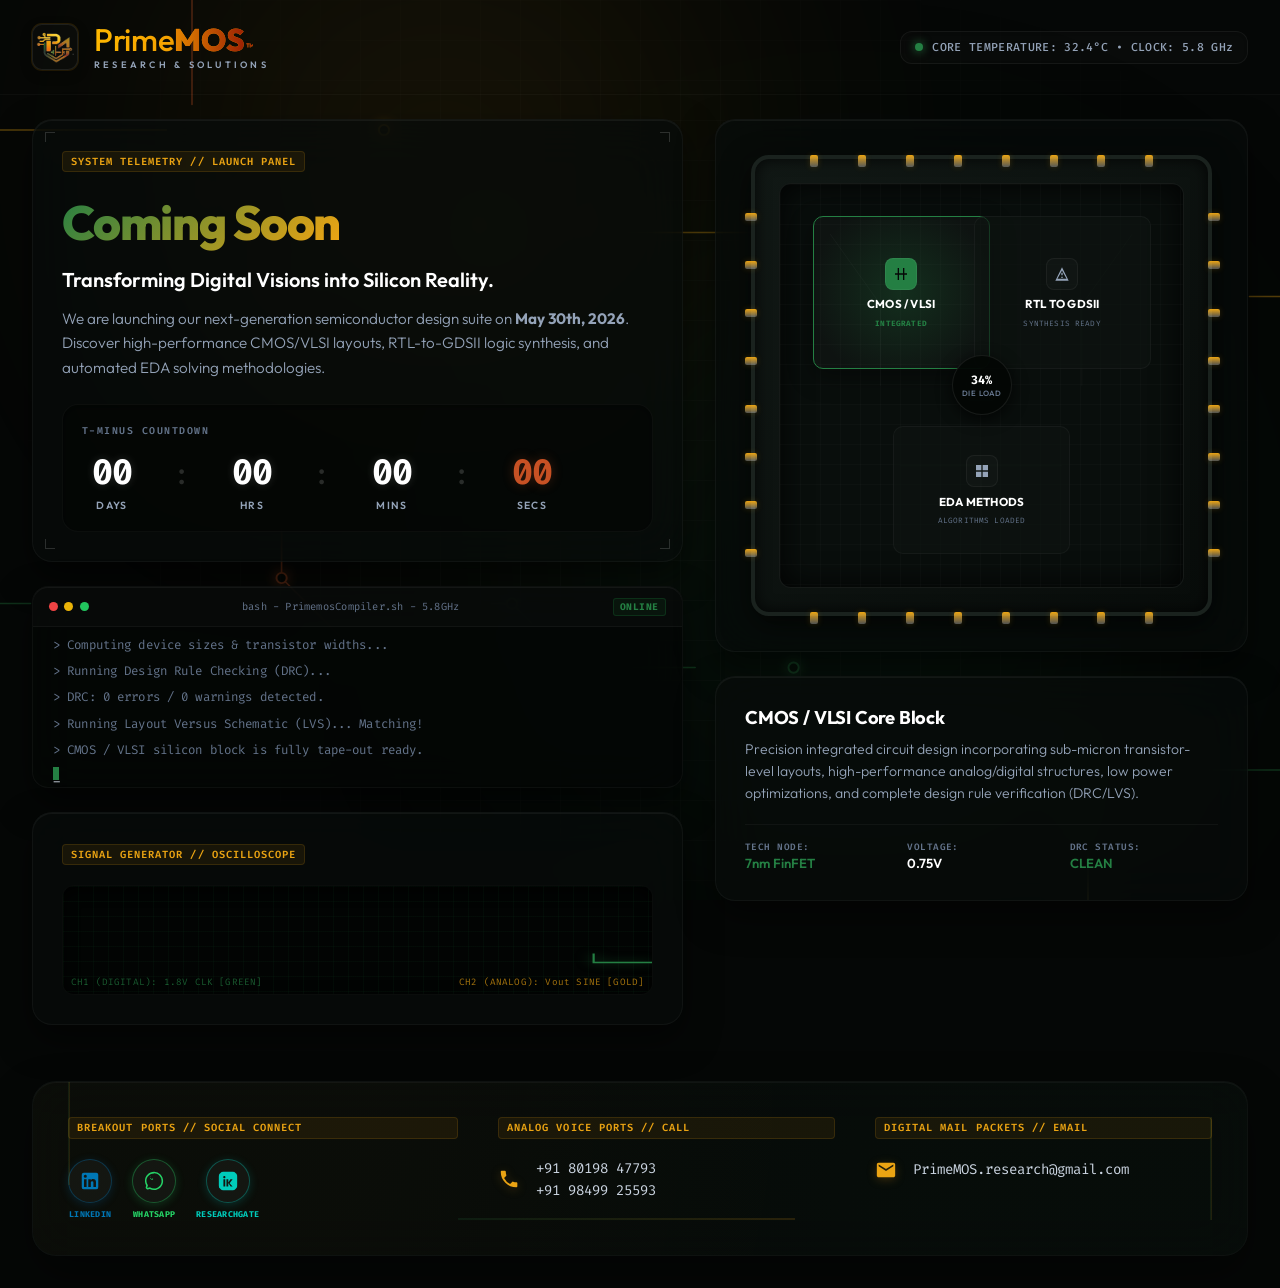
==== index.html @ 10438a4e "Rename coming_soon.html to index.html to enable automatic GitHub Pages deployment and update README" ====
<!DOCTYPE html>
<html lang="en">
<head>
    <meta charset="UTF-8" />
    <meta http-equiv="X-UA-Compatible" content="IE=edge" />
    <meta name="viewport" content="width=device-width, initial-scale=1.0" />
    <title>PrimeMOS • ECE Silicon Die Console</title>
    <meta name="description" content="PrimeMOS - Discover CMOS/VLSI, RTL-to-GDSII, and EDA methods. Launching May 30th." />
    <!-- Browser tab logo -->
    <link rel="icon" type="image/png" href="logo.png" />
    <link rel="preconnect" href="https://fonts.googleapis.com" />
    <link rel="preconnect" href="https://fonts.gstatic.com" crossorigin />
    <link href="https://fonts.googleapis.com/css2?family=Outfit:wght@300;400;500;600;700;800&family=Fira+Code:wght@400;500;600&display=swap" rel="stylesheet" />
    <link rel="stylesheet" href="style.css" />
</head>
<body>
    <!-- Silicon Circuit Board Animated Background -->
    <div class="circuit-bg">
        <div class="grid-overlay"></div>
        <svg class="circuit-svg" viewBox="0 0 1000 800" preserveAspectRatio="xMidYMid slice">
            <!-- Animated Circuit Pathways representing electrical currents -->
            <path d="M -50 150 L 300 150 L 380 230 L 600 230 L 650 280 L 1050 280" class="circuit-path path-gold" />
            <path d="M 1050 650 L 700 650 L 620 570 L 450 570 L 400 520 L -50 520" class="circuit-path path-green" />
            <path d="M 150 -50 L 150 200 L 220 270 L 220 500 L 300 580" class="circuit-path path-orange" />
            <path d="M 850 850 L 850 600 L 780 530 L 780 300 L 730 250" class="circuit-path path-gold-2" />
            
            <!-- Nodes/Terminals -->
            <circle cx="300" cy="150" r="4" class="node node-gold" />
            <circle cx="380" cy="230" r="4" class="node node-gold" />
            <circle cx="650" cy="280" r="4" class="node node-gold" />
            
            <circle cx="700" cy="650" r="4" class="node node-green" />
            <circle cx="620" cy="570" r="4" class="node node-green" />
            <circle cx="400" cy="520" r="4" class="node node-green" />
            
            <circle cx="150" cy="200" r="4" class="node node-orange" />
            <circle cx="220" cy="270" r="4" class="node node-orange" />
            <circle cx="220" cy="500" r="4" class="node node-orange" />
        </svg>
        
        <!-- Ambient atmospheric flows -->
        <div class="ambient-glow glow-1"></div>
        <div class="ambient-glow glow-2"></div>
    </div>
    
    <!-- Top Header Navigation -->
    <header class="header">
        <div class="brand-container">
            <div class="logo-emblem">
                <img src="logo.png" alt="PrimeMOS Logo" class="logo-emblem-img" />
            </div>
            <div class="brand-logo-text">
                <div class="brand-main">Prime<span>MOS</span><span class="tm">™</span></div>
                <div class="brand-sub">RESEARCH & SOLUTIONS</div>
            </div>
        </div>
        <div class="hud-status">
            <span class="pulse-indicator green"></span>
            <span class="hud-status-text">
                <span class="status-full">CORE TEMPERATURE: 32.4°C • CLOCK: 5.8 GHz</span>
                <span class="status-compact">TEMP: 32.4°C • CLK: 5.8 GHz</span>
            </span>
        </div>
    </header>
    
    <!-- Main HUD Dashboard Container -->
    <main class="hud-dashboard">
        
        <!-- LEFT COLUMN: Control Console, Status telemetry, Waveforms & Countdown -->
        <section class="console-panel">
            <div class="glass-hud-card core-info">
                <div class="hud-card-corners">
                    <span class="corner tl"></span>
                    <span class="corner tr"></span>
                    <span class="corner bl"></span>
                    <span class="corner br"></span>
                </div>
                
                <span class="hud-tag">SYSTEM TELEMETRY // LAUNCH PANEL</span>
                <h1 class="title">Coming Soon</h1>
                <p class="subtitle">Transforming Digital Visions into Silicon Reality.</p>
                <p class="description">We are launching our next-generation semiconductor design suite on <strong>May 30th, 2026</strong>. Discover high-performance CMOS/VLSI layouts, RTL-to-GDSII logic synthesis, and automated EDA solving methodologies.</p>
                
                <!-- Premium Countdown Bezel Timer -->
                <div class="countdown-bezel">
                    <div class="bezel-label">T-MINUS COUNTDOWN</div>
                    <div class="countdown" id="countdown-timer">
                        <div class="countdown-digit-container">
                            <span class="number" id="days">00</span>
                            <span class="label">DAYS</span>
                        </div>
                        <div class="countdown-colon">:</div>
                        <div class="countdown-digit-container">
                            <span class="number" id="hours">00</span>
                            <span class="label">HRS</span>
                        </div>
                        <div class="countdown-colon">:</div>
                        <div class="countdown-digit-container">
                            <span class="number" id="minutes">00</span>
                            <span class="label">MINS</span>
                        </div>
                        <div class="countdown-colon">:</div>
                        <div class="countdown-digit-container text-orange">
                            <span class="number" id="seconds">00</span>
                            <span class="label">SECS</span>
                        </div>
                    </div>
                </div>
            </div>
            
            <!-- ECE Compiler Terminal Simulator -->
            <div class="glass-hud-card terminal-card">
                <div class="terminal-header">
                    <div class="terminal-dots">
                        <span class="dot red"></span>
                        <span class="dot yellow"></span>
                        <span class="dot green"></span>
                    </div>
                    <span class="terminal-title">bash - PrimemosCompiler.sh - 5.8GHz</span>
                    <span class="terminal-status">ONLINE</span>
                </div>
                <div class="terminal-body" id="terminal-output">
                    <!-- Initial simulated compilation log -->
                    <div class="log-line text-green">&gt; PrimeMOS Compiler v1.0.4 initialized...</div>
                    <div class="log-line">&gt; Loading cell libraries (TSMC 7nm node)... Done.</div>
                    <div class="log-line">&gt; Verifying schematic constraints... OK</div>
                    <div class="log-line">&gt; Waiting for active silicon die core selection...</div>
                    <div class="log-line-cursor">_</div>
                </div>
            </div>
            
            <!-- ECE Oscilloscope (Waveform Visualizer) -->
            <div class="glass-hud-card oscilloscope-card">
                <span class="hud-tag">SIGNAL GENERATOR // OSCILLOSCOPE</span>
                <div class="oscilloscope-screen">
                    <div class="oscilloscope-grid"></div>
                    <!-- Live CSS Animated SVG Waveforms -->
                    <svg class="oscilloscope-waves" viewBox="0 0 400 120" preserveAspectRatio="none">
                        <!-- Digital Clock Signal -->
                        <path d="M 0 35 L 40 35 L 40 85 L 80 85 L 80 35 L 120 35 L 120 85 L 160 85 L 160 35 L 200 35 L 200 85 L 240 85 L 240 35 L 280 35 L 280 85 L 320 85 L 320 35 L 360 35 L 360 85 L 400 85" class="digital-wave" />
                        <!-- Analog Sine Signal -->
                        <path d="M 0 60 C 20 10, 30 110, 50 60 C 70 10, 80 110, 100 60 C 120 10, 130 110, 150 60 C 170 10, 180 110, 200 60 C 220 10, 230 110, 250 60 C 270 10, 280 110, 300 60 C 320 10, 330 110, 350 60 C 370 10, 380 110, 400 60" class="analog-wave" />
                    </svg>
                    <div class="wave-overlay">
                        <span>CH1 (DIGITAL): 1.8V CLK [GREEN]</span>
                        <span>CH2 (ANALOG): Vout SINE [GOLD]</span>
                    </div>
                </div>
            </div>
        </section>
        
        <!-- RIGHT COLUMN: Highly Animated Interactive Silicon Wafer Die -->
        <section class="silicon-die-panel">
            <div class="glass-hud-card chip-package">
                <div class="chip-socket-border">
                    <!-- Metal contacts (pins) lining the entire microchip socket -->
                    <div class="socket-pins top">
                        <span class="socket-pin"></span><span class="socket-pin"></span><span class="socket-pin"></span><span class="socket-pin"></span>
                        <span class="socket-pin"></span><span class="socket-pin"></span><span class="socket-pin"></span><span class="socket-pin"></span>
                    </div>
                    <div class="socket-pins left">
                        <span class="socket-pin"></span><span class="socket-pin"></span><span class="socket-pin"></span><span class="socket-pin"></span>
                        <span class="socket-pin"></span><span class="socket-pin"></span><span class="socket-pin"></span><span class="socket-pin"></span>
                    </div>
                    <div class="socket-pins right">
                        <span class="socket-pin"></span><span class="socket-pin"></span><span class="socket-pin"></span><span class="socket-pin"></span>
                        <span class="socket-pin"></span><span class="socket-pin"></span><span class="socket-pin"></span><span class="socket-pin"></span>
                    </div>
                    <div class="socket-pins bottom">
                        <span class="socket-pin"></span><span class="socket-pin"></span><span class="socket-pin"></span><span class="socket-pin"></span>
                        <span class="socket-pin"></span><span class="socket-pin"></span><span class="socket-pin"></span><span class="socket-pin"></span>
                    </div>
                    
                    <!-- Microchip Silicon Die Core -->
                    <div class="silicon-die" id="silicon-die-container">
                        <!-- Holographic Die gridlines -->
                        <div class="die-grid-lines"></div>
                        
                        <!-- Core SVG interconnect traces and logic pathways -->
                        <svg class="die-svg-traces" viewBox="0 0 400 400">
                            <!-- Signal buses linking the cores -->
                            <line x1="200" y1="200" x2="100" y2="120" class="die-bus green-bus" />
                            <line x1="200" y1="200" x2="300" y2="120" class="die-bus gold-bus" />
                            <line x1="200" y1="200" x2="200" y2="280" class="die-bus orange-bus" />
                            
                            <!-- Detailed microscopic chip circuit lines -->
                            <path d="M 50 50 L 100 120 L 150 120 M 100 120 L 100 200" class="micro-trace" />
                            <path d="M 350 50 L 300 120 L 250 120 M 300 120 L 300 200" class="micro-trace" />
                            <path d="M 200 350 L 200 280 L 120 280 M 200 280 L 280 280" class="micro-trace" />
                            
                            <!-- Logic Gates drawn microscopically in the center -->
                            <rect x="185" y="185" width="30" height="30" rx="5" class="die-core-hub" />
                        </svg>
                        
                        <!-- Core ECE pillars positioned directly onto the Silicon Die -->
                        <div class="die-sector vlsi-sector active" onclick="activateCore('vlsi')" onmouseenter="previewCore('vlsi')">
                            <div class="sector-glow bg-green"></div>
                            <div class="sector-content">
                                <div class="sector-icon">
                                    <svg viewBox="0 0 24 24" class="icon-svg"><path d="M7 3h2v18H7zm8 0h2v18h-2zM3 11h18v2H3z"/></svg>
                                </div>
                                <h4>CMOS / VLSI</h4>
                                <span class="sector-status">INTEGRATED</span>
                            </div>
                        </div>
                        
                        <div class="die-sector synthesis-sector" onclick="activateCore('synthesis')" onmouseenter="previewCore('synthesis')">
                            <div class="sector-glow bg-gold"></div>
                            <div class="sector-content">
                                <div class="sector-icon">
                                    <svg viewBox="0 0 24 24" class="icon-svg"><path d="M12 2L2 22h20L12 2zm0 4.8L18.8 19H5.2L12 6.8zM11 10h2v4h-2zm0 6h2v2h-2z"/></svg>
                                </div>
                                <h4>RTL TO GDSII</h4>
                                <span class="sector-status">SYNTHESIS READY</span>
                            </div>
                        </div>
                        
                        <div class="die-sector eda-sector" onclick="activateCore('eda')" onmouseenter="previewCore('eda')">
                            <div class="sector-glow bg-orange"></div>
                            <div class="sector-content">
                                <div class="sector-icon">
                                    <svg viewBox="0 0 24 24" class="icon-svg"><path d="M3 3h8v8H3zm10 0h8v8h-8zM3 13h8v8H3zm10 0h8v8h-8z"/></svg>
                                </div>
                                <h4>EDA METHODS</h4>
                                <span class="sector-status">ALGORITHMS LOADED</span>
                            </div>
                        </div>
                        
                        <!-- Die Hub pulse display -->
                        <div class="die-center-display">
                            <div class="display-freq">100%</div>
                            <div class="display-label">DIE LOAD</div>
                        </div>
                    </div>
                </div>
            </div>
            
            <!-- Description Box describing active core block -->
            <div class="glass-hud-card info-board" id="core-description-board">
                <h3 class="info-title" id="core-title">CMOS / VLSI Core Block</h3>
                <p class="info-text" id="core-text">Precision integrated circuit design incorporating sub-micron transistor-level layouts, high-performance analog/digital structures, low power optimizations, and complete design rule verification.</p>
                <div class="info-specs">
                    <div class="spec-node"><span class="spec-label">TECH NODE:</span> <span class="spec-val text-green" id="spec-node-val">7nm FinFET</span></div>
                    <div class="spec-node"><span class="spec-label">VOLTAGE:</span> <span class="spec-val" id="spec-volt-val">0.75V</span></div>
                    <div class="spec-node"><span class="spec-label">DRC STATUS:</span> <span class="spec-val text-green" id="spec-drc-val">CLEAN</span></div>
                </div>
            </div>
        </section>
        
    </main>
    
    <!-- FOOTER: Styled as an ECE Printed Circuit Board (PCB) Breakout Shield -->
    <footer class="pcb-breakout">
        <div class="pcb-contacts-grid">
            
            <!-- PCB Node 1: Social Connect header pins -->
            <div class="pcb-card header-pins">
                <span class="pcb-trace-line vertical"></span>
                <span class="hud-tag">BREAKOUT PORTS // SOCIAL CONNECT</span>
                <div class="social-pins-container">
                    <a href="https://www.linkedin.com/in/p-v-s-d-d-mallikarjuna-9569b0298" target="_blank" rel="noopener" class="pcb-pin-btn linkedin" title="LinkedIn Port">
                        <svg viewBox="0 0 24 24" class="pin-svg"><path d="M19 3a2 2 0 0 1 2 2v14a2 2 0 0 1-2 2H5a2 2 0 0 1-2-2V5a2 2 0 0 1 2-2h14m-.5 15.5v-5.3a3.26 3.26 0 0 0-3.26-3.26c-.85 0-1.84.52-2.32 1.3v-1.11h-2.79v8.37h2.79v-4.93c0-.77.62-1.4 1.39-1.4a1.4 1.4 0 0 1 1.4 1.4v4.93h2.79M6.88 8.56a1.68 1.68 0 0 0 1.68-1.68c0-.93-.75-1.69-1.68-1.69a1.69 1.69 0 0 0-1.69 1.69c0 .93.76 1.68 1.69 1.68m1.39 9.94v-8.37H5.5v8.37h2.77z"/></svg>
                        <span class="pin-lbl">LINKEDIN</span>
                    </a>
                    
                    <a href="https://chat.whatsapp.com/BY5IoqYRe23H0IwUzYoEFp" target="_blank" rel="noopener" class="pcb-pin-btn whatsapp" title="WhatsApp Community Port">
                        <svg viewBox="0 0 24 24" class="pin-svg"><path d="M12.04 2c-5.46 0-9.91 4.45-9.91 9.91 0 1.75.46 3.45 1.32 4.95L2.05 22l5.25-1.38c1.45.79 3.08 1.21 4.74 1.21 5.46 0 9.91-4.45 9.91-9.91 0-2.65-1.03-5.14-2.9-7.01A9.81 9.81 0 0 0 12.04 2m.01 1.67c2.2 0 4.26.86 5.82 2.42a8.14 8.14 0 0 1 2.41 5.82c0 4.54-3.7 8.24-8.24 8.24-1.44 0-2.86-.38-4.11-1.09l-.29-.17-3.06.8.82-2.98-.19-.3A8.19 8.19 0 0 1 3.73 12c0-4.54 3.7-8.24 8.24-8.24m-3.5 3.74c-.19 0-.41.05-.59.18-.18.14-.38.35-.38.76 0 .41.27.87.31.93.05.07.51.84 1.28 1.12.77.29 1.04.22 1.23.2.19-.02.62-.25.71-.5.09-.25.09-.47.07-.5-.03-.05-.11-.07-.23-.14-.12-.06-.71-.35-.82-.39-.11-.04-.19-.06-.27.06-.08.12-.31.39-.38.47-.07.07-.14.08-.26.02-.12-.06-.51-.19-.97-.6-.36-.32-.6-.71-.67-.83-.07-.12-.01-.18.05-.24.05-.05.12-.14.18-.21.06-.07.08-.12.12-.2.04-.08.02-.15-.01-.21-.03-.06-.27-.65-.37-.89-.1-.24-.2-.2-.27-.2z"/></svg>
                        <span class="pin-lbl">WHATSAPP</span>
                    </a>
                    
                    <a href="https://www.researchgate.net/profile/P-V-S-D-D-Mallikarjuna" target="_blank" rel="noopener" class="pcb-pin-btn researchgate" title="ResearchGate Port">
                        <svg viewBox="0 0 24 24" class="pin-svg"><path d="M19.59 2H4.41C3.08 2 2 3.08 2 4.41v15.18C2 20.92 3.08 22 4.41 22h15.18c1.33 0 2.41-1.08 2.41-2.41V4.41C22 3.08 20.92 2 19.59 2zM9 18H7v-8h2v8zm-1-9c-.66 0-1.2-.54-1.2-1.2C6.8 7.14 7.34 6.6 8 6.6c.66 0 1.2.54 1.2 1.2 0 .66-.54 1.2-1.2 1.2zm9 9h-2.1l-2.6-3.8V18h-2v-8h2v3.5l2.4-3.5H17l-3.2 4.5L17 18z"/></svg>
                        <span class="pin-lbl">RESEARCHGATE</span>
                    </a>
                </div>
            </div>
            
            <!-- PCB Node 2: Analog signals (Telephone ports) -->
            <div class="pcb-card analog-ports">
                <span class="pcb-trace-line horizontal"></span>
                <span class="hud-tag">ANALOG VOICE PORTS // CALL</span>
                <div class="pcb-contacts-list">
                    <div class="pcb-contact-row">
                        <svg viewBox="0 0 24 24" class="pcb-icon"><path d="M6.62 10.79a15.15 15.15 0 0 0 6.59 6.59l2.2-2.2a1 1 0 0 1 1.11-.27 11.36 11.36 0 0 0 3.58.57 1 1 0 0 1 1 1V20a1 1 0 0 1-1 1A17 17 0 0 1 3 4a1 1 0 0 1 1-1h3.5a1 1 0 0 1 1 1 11.36 11.36 0 0 0 .57 3.58 1 1 0 0 1-.27 1.11z"/></svg>
                        <div class="pcb-link-group">
                            <a href="tel:+918019847793" class="pcb-link">+91 80198 47793</a>
                            <a href="tel:+919849925593" class="pcb-link">+91 98499 25593</a>
                        </div>
                    </div>
                </div>
            </div>
            
            <!-- PCB Node 3: Digital packets (Email ports) -->
            <div class="pcb-card packet-ports">
                <span class="pcb-trace-line diagonal"></span>
                <span class="hud-tag">DIGITAL MAIL PACKETS // EMAIL</span>
                <div class="pcb-contacts-list">
                    <div class="pcb-contact-row">
                        <svg viewBox="0 0 24 24" class="pcb-icon"><path d="M20 4H4c-1.1 0-1.99.9-1.99 2L2 18c0 1.1.9 2 2 2h16c1.1 0 2-.9 2-2V6c0-1.1-.9-2-2-2zm0 4l-8 5-8-5V6l8 5 8-5v2z"/></svg>
                        <div class="pcb-link-group">
                            <a href="mailto:PrimeMOS.research@gmail.com" class="pcb-link">PrimeMOS.research@gmail.com</a>
                        </div>
                    </div>
                </div>
            </div>
            
        </div>
    </footer>

    <!-- Interactive script for ECE Compiler, Die controls and countdown -->
    <script>
        // Target launch date: May 30th, 2026 at midnight local time
        const targetDate = new Date("May 30, 2026 00:00:00").getTime();

        function updateCountdown() {
            const now = new Date().getTime();
            const difference = targetDate - now;

            if (difference <= 0) {
                document.getElementById('days').innerText = "00";
                document.getElementById('hours').innerText = "00";
                document.getElementById('minutes').innerText = "00";
                document.getElementById('seconds').innerText = "00";
                return;
            }

            const days = Math.floor(difference / (1000 * 60 * 60 * 24));
            const hours = Math.floor((difference % (1000 * 60 * 60 * 24)) / (1000 * 60 * 60));
            const minutes = Math.floor((difference % (1000 * 60 * 60)) / (1000 * 60));
            const seconds = Math.floor((difference % (1000 * 60)) / 1000);

            document.getElementById('days').innerText = String(days).padStart(2, '0');
            document.getElementById('hours').innerText = String(hours).padStart(2, '0');
            document.getElementById('minutes').innerText = String(minutes).padStart(2, '0');
            document.getElementById('seconds').innerText = String(seconds).padStart(2, '0');
        }

        setInterval(updateCountdown, 1000);
        updateCountdown();

        // Technical specifications database for Interactive silicon die cores
        const coreDb = {
            vlsi: {
                title: "CMOS / VLSI Core Block",
                text: "Precision integrated circuit design incorporating sub-micron transistor-level layouts, high-performance analog/digital structures, low power optimizations, and complete design rule verification (DRC/LVS).",
                node: "7nm FinFET",
                volt: "0.75V",
                drc: "CLEAN",
                class: "text-green",
                logs: [
                    "> Loading physical cells from std_cell_lib_7nm...",
                    "> Computing device sizes & transistor widths...",
                    "> Running Design Rule Checking (DRC)...",
                    "> DRC: 0 errors / 0 warnings detected.",
                    "> Running Layout Versus Schematic (LVS)... Matching!",
                    "> CMOS / VLSI silicon block is fully tape-out ready."
                ],
                load: "34%"
            },
            synthesis: {
                title: "RTL to GDSII Flow Engine",
                text: "End-to-end logical synthesis mapping, clock tree synthesis (CTS) configuration, floorplanning logic, detailed routing optimization, and timing closures down to picoseconds.",
                node: "Multi-Corner OCV",
                volt: "0.85V",
                drc: "TIMING MET",
                class: "text-gold",
                logs: [
                    "> Reading Verilog Netlist & RTL constraints...",
                    "> Starting logic synthesis compile_ultra...",
                    "> Mapping nets to gates... Cell Count: 142,850.",
                    "> Performing physical placement & Clock Tree Synthesis...",
                    "> Running global routing & detailed routing solvers...",
                    "> Timing slack: +24.8 ps (Setup) / +4.2 ps (Hold). Timing Met!"
                ],
                load: "88%"
            },
            eda: {
                title: "EDA Solvers & Methods Block",
                text: "Development of specialized routing routers, automatic layout placement solvers, timing optimization engines, cell delay estimators, and complete validation scripts.",
                node: "Astar / Lee-Router",
                volt: "0.90V",
                drc: "OPTIMIZED",
                class: "text-orange",
                logs: [
                    "> Booting matrix routing optimizers...",
                    "> Computing Steiner minimal trees for interconnect wire nets...",
                    "> Initializing A* shortest-path global routing grids...",
                    "> Multithreaded grid solvers completed in 1.48 seconds.",
                    "> Total wire length reduced by 14.2% automatically.",
                    "> EDA automated solving methods validated successfully."
                ],
                load: "95%"
            }
        };

        // Simulated Typist logs speed controls
        let activeTypingTimeout = null;

        function simulateTerminalLogs(logsArray) {
            const terminal = document.getElementById("terminal-output");
            if (activeTypingTimeout) {
                clearTimeout(activeTypingTimeout);
            }
            
            terminal.innerHTML = "";
            let lineIdx = 0;
            
            function printNextLine() {
                if (lineIdx < logsArray.length) {
                    const line = document.createElement("div");
                    line.className = "log-line";
                    // Color code output properly for awesome aesthetics
                    if (logsArray[lineIdx].includes("CLEAN") || logsArray[lineIdx].includes("Met") || logsArray[lineIdx].includes("validated")) {
                        line.classList.add("text-green");
                    } else if (logsArray[lineIdx].startsWith(">")) {
                        line.classList.add("text-dim");
                    }
                    line.innerText = logsArray[lineIdx];
                    terminal.appendChild(line);
                    terminal.scrollTop = terminal.scrollHeight;
                    lineIdx++;
                    activeTypingTimeout = setTimeout(printNextLine, 250);
                } else {
                    const cursor = document.createElement("div");
                    cursor.className = "log-line-cursor";
                    cursor.innerText = "_";
                    terminal.appendChild(cursor);
                }
            }
            printNextLine();
        }

        // Sector activation handler
        function activateCore(coreKey) {
            const data = coreDb[coreKey];
            
            // Update details
            document.getElementById("core-title").innerText = data.title;
            document.getElementById("core-text").innerText = data.text;
            document.getElementById("spec-node-val").innerText = data.node;
            document.getElementById("spec-volt-val").innerText = data.volt;
            document.getElementById("spec-drc-val").innerText = data.drc;
            
            // Adjust styling classes
            const drcValEl = document.getElementById("spec-drc-val");
            drcValEl.className = "spec-val " + data.class;
            
            // Adjust central die frequency text load
            document.querySelector(".display-freq").innerText = data.load;
            
            // Activate corresponding sector
            document.querySelectorAll(".die-sector").forEach(sec => sec.classList.remove("active"));
            
            let sectorClass = ".vlsi-sector";
            if (coreKey === "synthesis") sectorClass = ".synthesis-sector";
            if (coreKey === "eda") sectorClass = ".eda-sector";
            document.querySelector(sectorClass).classList.add("active");
            
            // Trigger compile console
            simulateTerminalLogs(data.logs);
        }

        // Preview Core is triggered when mouse enters, providing instant response
        function previewCore(coreKey) {
            // Adjust silicon die pulse speed and container glowing highlights
            const container = document.getElementById("silicon-die-container");
            container.className = "silicon-die theme-" + coreKey;
        }
        
        // Load initial state compiler outputs automatically
        window.addEventListener("DOMContentLoaded", () => {
            activateCore('vlsi');
        });
    </script>
</body>
</html>
---- style.css ----
/* ==========================================================================
   PRIMEHUD: Premium Silicon-Wafer & Integrated Circuit Console Stylesheet
   ========================================================================== */

:root {
  --color-gold: #EBA413;
  --color-orange: #C75124;
  --color-green: #247F43;
  --color-bg-dark: #050706;
  --font-family: 'Outfit', sans-serif;
  --font-mono: 'Fira Code', 'Courier New', monospace;

  /* Ambient Glow Intensities */
  --glow-gold: rgba(235, 164, 19, 0.25);
  --glow-green: rgba(36, 127, 67, 0.25);
  --glow-orange: rgba(199, 81, 36, 0.25);
}

* {
  box-sizing: border-box;
  margin: 0;
  padding: 0;
}

body {
  font-family: var(--font-family);
  min-height: 100vh;
  background-color: var(--color-bg-dark);
  color: #e5e7eb;
  overflow-x: hidden;
  position: relative;
  display: flex;
  flex-direction: column;
  align-items: center;
}

/* --------------------------------------------------------------------------
   1. Dynamic Wafer & Semiconductor Circuit Background
   -------------------------------------------------------------------------- */
.circuit-bg {
  position: fixed;
  inset: 0;
  width: 100%;
  height: 100%;
  z-index: 1;
  overflow: hidden;
  pointer-events: none;
}

/* Microscopic Wafer Grid Pattern */
.grid-overlay {
  position: absolute;
  inset: 0;
  background-image: 
    linear-gradient(rgba(255, 255, 255, 0.015) 1px, transparent 1px),
    linear-gradient(90deg, rgba(255, 255, 255, 0.015) 1px, transparent 1px);
  background-size: 40px 40px;
  mask-image: radial-gradient(circle at center, black 30%, transparent 85%);
  -webkit-mask-image: radial-gradient(circle at center, black 30%, transparent 85%);
}

/* Silicon inspection sweeping laser beam */
.grid-overlay::before {
  content: '';
  position: absolute;
  top: -50%;
  left: 0;
  width: 100%;
  height: 4px;
  background: linear-gradient(90deg, transparent, rgba(235, 164, 19, 0.15), var(--color-gold), rgba(235, 164, 19, 0.15), transparent);
  box-shadow: 0 0 20px rgba(235, 164, 19, 0.4);
  animation: waferLaserSweep 8s infinite cubic-bezier(0.4, 0, 0.2, 1);
  opacity: 0.8;
}

@keyframes waferLaserSweep {
  0% { top: -10%; }
  100% { top: 110%; }
}

.circuit-svg {
  position: absolute;
  inset: 0;
  width: 100%;
  height: 100%;
  opacity: 0.35;
}

/* Pulsing electrical waveforms traveling on traces */
.circuit-path {
  fill: none;
  stroke-width: 1.2;
  stroke-linecap: round;
  stroke-dasharray: 180 360;
  stroke-dashoffset: 540;
  animation: tracePulseFlow 12s linear infinite;
}

.path-gold { stroke: var(--color-gold); animation-duration: 9s; }
.path-green { stroke: var(--color-green); animation-duration: 14s; animation-delay: -3s; }
.path-orange { stroke: var(--color-orange); animation-duration: 11s; animation-delay: -5s; }
.path-gold-2 { stroke: #ffd54f; animation-duration: 10s; animation-delay: -1s; }

@keyframes tracePulseFlow {
  to { stroke-dashoffset: -540; }
}

/* Circuit Nodes */
.node {
  fill: var(--color-bg-dark);
  stroke-width: 1.5;
  filter: drop-shadow(0 0 5px currentColor);
}
.node-gold { stroke: var(--color-gold); color: var(--color-gold); }
.node-green { stroke: var(--color-green); color: var(--color-green); }
.node-orange { stroke: var(--color-orange); color: var(--color-orange); }

/* Ambient high-tech background orbs */
.ambient-glow {
  position: absolute;
  border-radius: 50%;
  filter: blur(140px);
  opacity: 0.1;
  pointer-events: none;
}
.glow-1 { top: -10%; left: 15%; width: 500px; height: 500px; background: var(--color-gold); }
.glow-2 { bottom: 5%; right: 10%; width: 600px; height: 600px; background: var(--color-green); }

/* --------------------------------------------------------------------------
   2. Professional HUD Top Header
   -------------------------------------------------------------------------- */
.header {
  position: relative;
  width: 100%;
  max-width: 1280px;
  padding: 1.5rem 2rem;
  display: flex;
  justify-content: space-between;
  align-items: center;
  z-index: 20;
  border-bottom: 1px solid rgba(255, 255, 255, 0.03);
}

.brand-container {
  display: flex;
  align-items: center;
  gap: 1rem;
  user-select: none;
  animation: headerFadeIn 0.8s cubic-bezier(0.16, 1, 0.3, 1) forwards;
  transition: transform 0.3s ease;
}

.brand-container:hover {
  transform: translateY(-1px);
}

.logo-emblem {
  width: 46px;
  height: 46px;
  background: rgba(255, 255, 255, 0.02);
  border-radius: 10px;
  display: flex;
  align-items: center;
  justify-content: center;
  border: 1px solid rgba(255, 255, 255, 0.08);
  box-shadow: 
    0 4px 12px rgba(0, 0, 0, 0.25),
    0 0 0 1px rgba(235, 164, 19, 0.15);
  overflow: hidden;
  padding: 3px;
  transition: all 0.4s cubic-bezier(0.16, 1, 0.3, 1);
}

.brand-container:hover .logo-emblem {
  transform: scale(1.05) rotate(1deg);
  box-shadow: 
    0 6px 18px rgba(235, 164, 19, 0.25),
    0 0 0 2px var(--color-green);
}

.logo-emblem-img {
  max-width: 100%;
  max-height: 100%;
  object-fit: contain;
}

.brand-logo-text {
  display: flex;
  flex-direction: column;
  align-items: flex-start;
}

.brand-main {
  font-size: 1.95rem;
  font-weight: 500;
  letter-spacing: -0.01em;
  background: linear-gradient(90deg, #FFB800 0%, #E58600 100%);
  -webkit-background-clip: text;
  -webkit-text-fill-color: transparent;
  background-clip: text;
  display: flex;
  align-items: baseline;
  line-height: 1;
}

.brand-main span {
  font-weight: 800;
  background: linear-gradient(90deg, #E58600 0%, #9C2003 100%);
  -webkit-background-clip: text;
  -webkit-text-fill-color: transparent;
  background-clip: text;
}

.brand-main span.tm {
  font-size: 0.7rem;
  font-weight: 600;
  vertical-align: super;
  margin-left: 1px;
  background: #9C2003;
  -webkit-background-clip: text;
  -webkit-text-fill-color: transparent;
  background-clip: text;
}

.brand-sub {
  font-size: 0.58rem;
  font-weight: 600;
  letter-spacing: 0.35em;
  color: #94a3b8;
  margin-top: 0.2rem;
  text-transform: uppercase;
}

.hud-status {
  display: flex;
  align-items: center;
  gap: 0.6rem;
  background: rgba(255, 255, 255, 0.02);
  border: 1px solid rgba(255, 255, 255, 0.05);
  border-radius: 12px;
  padding: 0.5rem 0.85rem;
  box-shadow: inset 0 1px 3px rgba(0, 0, 0, 0.2);
  animation: headerFadeIn 0.8s cubic-bezier(0.16, 1, 0.3, 1) forwards;
  animation-delay: 0.15s;
}

.pulse-indicator {
  width: 8px;
  height: 8px;
  border-radius: 50%;
  display: inline-block;
  box-shadow: 0 0 10px currentColor;
}
.pulse-indicator.green {
  color: var(--color-green);
  background-color: var(--color-green);
  animation: coreGlowPulse 1.8s infinite;
}

@keyframes coreGlowPulse {
  0%, 100% { opacity: 0.5; box-shadow: 0 0 4px var(--color-green); }
  50% { opacity: 1; box-shadow: 0 0 12px var(--color-green); }
}

.hud-status-text {
  font-size: 0.72rem;
  font-family: var(--font-mono);
  color: #94a3b8;
  letter-spacing: 0.03em;
  font-weight: 500;
}

@keyframes headerFadeIn {
  from { opacity: 0; transform: translateY(-10px); }
  to { opacity: 1; transform: translateY(0); }
}

/* --------------------------------------------------------------------------
   3. Silicon Die Console Core HUD Grid Layout
   -------------------------------------------------------------------------- */
.hud-dashboard {
  position: relative;
  z-index: 10;
  width: 95%;
  max-width: 1240px;
  margin-top: 1.5rem;
  display: grid;
  grid-template-columns: 1.1fr 0.9fr;
  gap: 2rem;
  align-items: start;
}

/* Interactive Glassmorphic Card Container Base */
.glass-hud-card {
  position: relative;
  background: rgba(8, 12, 10, 0.72);
  border: 1px solid rgba(255, 255, 255, 0.04);
  border-radius: 20px;
  padding: 1.8rem;
  backdrop-filter: blur(25px);
  -webkit-backdrop-filter: blur(25px);
  box-shadow: 
    0 15px 35px rgba(0, 0, 0, 0.5),
    inset 0 1px 0 rgba(255, 255, 255, 0.05);
  overflow: hidden;
  transition: all 0.4s cubic-bezier(0.16, 1, 0.3, 1);
}

.glass-hud-card:hover {
  border-color: rgba(255, 255, 255, 0.09);
  box-shadow: 
    0 22px 45px rgba(0, 0, 0, 0.6),
    inset 0 1px 0 rgba(255, 255, 255, 0.07);
}

/* HUD Corner Brackets for Scientific Styling */
.corner {
  position: absolute;
  width: 10px;
  height: 10px;
  border-color: rgba(255, 255, 255, 0.15);
  border-style: solid;
  pointer-events: none;
}
.corner.tl { top: 12px; left: 12px; border-width: 1.5px 0 0 1.5px; }
.corner.tr { top: 12px; right: 12px; border-width: 1.5px 1.5px 0 0; }
.corner.bl { bottom: 12px; left: 12px; border-width: 0 0 1.5px 1.5px; }
.corner.br { bottom: 12px; right: 12px; border-width: 0 1.5px 1.5px 0; }

.glass-hud-card:hover .corner {
  border-color: var(--color-gold);
}

/* Silicon Chip Telemetry Tag */
.hud-tag {
  display: inline-block;
  font-size: 0.65rem;
  font-family: var(--font-mono);
  color: var(--color-gold);
  background: rgba(235, 164, 19, 0.08);
  border: 1px solid rgba(235, 164, 19, 0.15);
  border-radius: 4px;
  padding: 0.2rem 0.5rem;
  letter-spacing: 0.1em;
  font-weight: 600;
  margin-bottom: 1.25rem;
}

/* --------------------------------------------------------------------------
   4. Left Panel: Main Info, Countdown Bezel & Signal Oscilloscope
   -------------------------------------------------------------------------- */
.console-panel {
  display: flex;
  flex-direction: column;
  gap: 1.5rem;
}

.core-info {
  animation: panelEntrance 0.8s cubic-bezier(0.16, 1, 0.3, 1) forwards;
}

.title {
  font-size: 3rem;
  font-weight: 800;
  letter-spacing: -0.03em;
  margin-bottom: 0.85rem;
  background: linear-gradient(135deg, var(--color-green) 0%, var(--color-gold) 50%, var(--color-orange) 100%);
  -webkit-background-clip: text;
  -webkit-text-fill-color: transparent;
  background-clip: text;
}

.subtitle {
  font-size: 1.25rem;
  line-height: 1.4;
  font-weight: 600;
  color: #ffffff;
  margin-bottom: 0.85rem;
}

.description {
  font-size: 0.95rem;
  line-height: 1.6;
  color: #94a3b8;
  font-weight: 300;
  margin-bottom: 1.5rem;
}

/* Technical Bezel Container for Countdown */
.countdown-bezel {
  background: rgba(0, 0, 0, 0.3);
  border: 1px solid rgba(255, 255, 255, 0.03);
  border-radius: 16px;
  padding: 1.2rem;
  box-shadow: inset 0 2px 8px rgba(0, 0, 0, 0.4);
}

.bezel-label {
  font-family: var(--font-mono);
  font-size: 0.62rem;
  letter-spacing: 0.15em;
  color: #64748b;
  margin-bottom: 0.75rem;
  font-weight: 600;
}

.countdown {
  display: flex;
  align-items: center;
  justify-content: space-between;
  max-width: 480px;
}

.countdown-digit-container {
  display: flex;
  flex-direction: column;
  align-items: center;
  min-width: 60px;
}

.countdown-digit-container .number {
  font-size: 2.2rem;
  font-family: var(--font-mono);
  font-weight: 700;
  color: #ffffff;
  letter-spacing: -0.02em;
  text-shadow: 0 0 10px rgba(255, 255, 255, 0.15);
}

.countdown-digit-container .label {
  font-size: 0.65rem;
  font-weight: 600;
  letter-spacing: 0.12em;
  color: #94a3b8;
  margin-top: 0.25rem;
}

.countdown-colon {
  font-family: var(--font-mono);
  font-size: 1.8rem;
  color: rgba(255, 255, 255, 0.15);
  margin-bottom: 0.8rem;
  animation: digitalBlink 1.5s infinite;
}

.text-orange {
  color: var(--color-orange) !important;
}
.text-orange .number {
  color: var(--color-orange) !important;
  text-shadow: 0 0 12px rgba(199, 81, 36, 0.3) !important;
}

@keyframes digitalBlink {
  0%, 100% { opacity: 0.2; }
  50% { opacity: 1; }
}

/* --------------------------------------------------------------------------
   ECE Technical Compiler Terminal Box
   -------------------------------------------------------------------------- */
.terminal-card {
  padding: 0;
  background: rgba(4, 6, 5, 0.85);
  border-radius: 16px;
  animation: panelEntrance 0.8s cubic-bezier(0.16, 1, 0.3, 1) forwards;
  animation-delay: 0.1s;
}

.terminal-header {
  background: rgba(255, 255, 255, 0.015);
  border-bottom: 1px solid rgba(255, 255, 255, 0.04);
  padding: 0.65rem 1rem;
  display: flex;
  justify-content: space-between;
  align-items: center;
}

.terminal-dots {
  display: flex;
  gap: 0.4rem;
}

.dot {
  width: 9px;
  height: 9px;
  border-radius: 50%;
}
.dot.red { background-color: #ef4444; }
.dot.yellow { background-color: #eab308; }
.dot.green { background-color: #22c55e; }

.terminal-title {
  font-family: var(--font-mono);
  font-size: 0.65rem;
  color: #64748b;
  letter-spacing: 0.02em;
}

.terminal-status {
  font-family: var(--font-mono);
  font-size: 0.6rem;
  color: var(--color-green);
  font-weight: 700;
  letter-spacing: 0.05em;
  background: rgba(34, 197, 94, 0.06);
  border: 1px solid rgba(34, 197, 94, 0.15);
  padding: 0.1rem 0.4rem;
  border-radius: 3px;
}

.terminal-body {
  padding: 1.25rem;
  font-family: var(--font-mono);
  font-size: 0.78rem;
  line-height: 1.6;
  color: #cbd5e1;
  min-height: 160px;
  max-height: 160px;
  overflow-y: auto;
  scrollbar-width: thin;
  scrollbar-color: rgba(255, 255, 255, 0.05) transparent;
}

.log-line {
  margin-bottom: 0.4rem;
  letter-spacing: 0.01em;
  white-space: nowrap;
  overflow: hidden;
  text-overflow: ellipsis;
}

.log-line.text-green { color: var(--color-green); text-shadow: 0 0 4px rgba(36, 127, 67, 0.3); }
.log-line.text-dim { color: #64748b; }

.log-line-cursor {
  display: inline-block;
  width: 6px;
  height: 13px;
  background-color: var(--color-green);
  animation: termCursorBlink 1s infinite steps(2);
}

@keyframes termCursorBlink {
  50% { opacity: 0; }
}

/* --------------------------------------------------------------------------
   ECE Oscilloscope Waveform Display
   -------------------------------------------------------------------------- */
.oscilloscope-card {
  animation: panelEntrance 0.8s cubic-bezier(0.16, 1, 0.3, 1) forwards;
  animation-delay: 0.2s;
}

.oscilloscope-screen {
  position: relative;
  background: #020403;
  border: 1.5px solid rgba(255, 255, 255, 0.03);
  border-radius: 12px;
  height: 110px;
  overflow: hidden;
  box-shadow: inset 0 4px 15px rgba(0, 0, 0, 0.8);
}

/* Retro green phosphor CRT grid */
.oscilloscope-grid {
  position: absolute;
  inset: 0;
  background-image: 
    linear-gradient(rgba(34, 197, 94, 0.04) 1px, transparent 1px),
    linear-gradient(90deg, rgba(34, 197, 94, 0.04) 1px, transparent 1px);
  background-size: 15px 15px;
}

.oscilloscope-waves {
  position: absolute;
  inset: 0;
  width: 100%;
  height: 100%;
}

.digital-wave {
  fill: none;
  stroke: var(--color-green);
  stroke-width: 1.5;
  stroke-dasharray: 800;
  stroke-dashoffset: 800;
  filter: drop-shadow(0 0 5px rgba(36, 127, 67, 0.7));
  animation: oscWaveFlow 4s linear infinite;
}

.analog-wave {
  fill: none;
  stroke: var(--color-gold);
  stroke-width: 1.5;
  stroke-dasharray: 800;
  stroke-dashoffset: 800;
  filter: drop-shadow(0 0 5px rgba(235, 164, 19, 0.7));
  animation: oscWaveFlow 5s linear infinite;
  animation-delay: -1.5s;
}

@keyframes oscWaveFlow {
  from { stroke-dashoffset: 800; }
  to { stroke-dashoffset: 0; }
}

.wave-overlay {
  position: absolute;
  bottom: 6px;
  left: 8px;
  right: 8px;
  display: flex;
  justify-content: space-between;
  font-family: var(--font-mono);
  font-size: 0.58rem;
  color: #64748b;
  letter-spacing: 0.02em;
  pointer-events: none;
}

.wave-overlay span:first-child { color: var(--color-green); opacity: 0.7; }
.wave-overlay span:last-child { color: var(--color-gold); opacity: 0.7; }

/* --------------------------------------------------------------------------
   5. Right Panel: Premium Interactive Microprocessor Silicon Die
   -------------------------------------------------------------------------- */
.silicon-die-panel {
  display: flex;
  flex-direction: column;
  gap: 1.5rem;
}

.chip-package {
  padding: 2.2rem;
  animation: panelEntrance 0.8s cubic-bezier(0.16, 1, 0.3, 1) forwards;
}

/* Microchip outer casing border (Socket package) */
.chip-socket-border {
  position: relative;
  background: linear-gradient(135deg, #111815 0%, #080c0a 100%);
  border: 4px solid #1a221e;
  border-radius: 18px;
  padding: 1.5rem;
  box-shadow: 
    0 10px 30px rgba(0, 0, 0, 0.6),
    inset 0 0 15px rgba(0, 0, 0, 0.8);
}

/* Dynamic metal connector pins on socket edges */
.socket-pins {
  position: absolute;
  display: flex;
}

.socket-pins.top { top: -4px; left: 12%; right: 12%; justify-content: space-between; }
.socket-pins.bottom { bottom: -12px; left: 12%; right: 12%; justify-content: space-between; }
.socket-pins.left { left: -10px; top: 12%; bottom: 12%; flex-direction: column; justify-content: space-between; }
.socket-pins.right { right: -12px; top: 12%; bottom: 12%; flex-direction: column; justify-content: space-between; }

.socket-pin {
  background: linear-gradient(180deg, var(--color-gold) 0%, rgba(255, 255, 255, 0.3) 100%);
  border-radius: 2px;
  box-shadow: 0 0 6px rgba(235, 164, 19, 0.2);
}

.socket-pins.top .socket-pin, .socket-pins.bottom .socket-pin { width: 8px; height: 12px; }
.socket-pins.left .socket-pin, .socket-pins.right .socket-pin { width: 12px; height: 8px; }

/* Microprocessor Silicon substrate wafer (The Die) */
.silicon-die {
  position: relative;
  background: #090e0c;
  border: 1.5px solid rgba(255, 255, 255, 0.05);
  border-radius: 12px;
  aspect-ratio: 1 / 1;
  width: 100%;
  overflow: hidden;
  box-shadow: inset 0 0 30px rgba(0, 0, 0, 0.9);
  transition: border-color 0.5s ease, box-shadow 0.5s ease;
}

/* Substrate die inspection lines */
.die-grid-lines {
  position: absolute;
  inset: 0;
  background-image: 
    linear-gradient(rgba(255, 255, 255, 0.015) 1px, transparent 1px),
    linear-gradient(90deg, rgba(255, 255, 255, 0.015) 1px, transparent 1px);
  background-size: 20px 20px;
}

.die-svg-traces {
  position: absolute;
  inset: 0;
  width: 100%;
  height: 100%;
  pointer-events: none;
  opacity: 0.3;
  transition: opacity 0.4s ease;
}

.micro-trace {
  fill: none;
  stroke: rgba(255, 255, 255, 0.1);
  stroke-width: 1;
  stroke-linecap: round;
}

.die-bus {
  fill: none;
  stroke-width: 2;
  stroke-linecap: round;
  stroke-dasharray: 40;
  stroke-dashoffset: 40;
  transition: stroke-dashoffset 0.6s ease, stroke 0.4s ease;
}

.die-core-hub {
  fill: #060907;
  stroke: rgba(255, 255, 255, 0.15);
  stroke-width: 1.5;
}

/* Interactive core blocks inside the chip die */
.die-sector {
  position: absolute;
  width: 44%;
  height: 38%;
  background: rgba(14, 20, 17, 0.65);
  border: 1.5px solid rgba(255, 255, 255, 0.04);
  border-radius: 10px;
  cursor: pointer;
  display: flex;
  align-items: center;
  justify-content: center;
  z-index: 5;
  transition: all 0.4s cubic-bezier(0.16, 1, 0.3, 1);
}

.sector-glow {
  position: absolute;
  inset: 0;
  border-radius: 9px;
  opacity: 0;
  transition: opacity 0.4s ease;
  z-index: 1;
}

.sector-content {
  display: flex;
  flex-direction: column;
  align-items: center;
  gap: 0.4rem;
  text-align: center;
  z-index: 2;
  transition: transform 0.4s ease;
}

.sector-icon {
  width: 32px;
  height: 32px;
  border-radius: 8px;
  background: rgba(255, 255, 255, 0.02);
  border: 1px solid rgba(255, 255, 255, 0.05);
  display: flex;
  align-items: center;
  justify-content: center;
  color: #94a3b8;
  transition: all 0.4s ease;
}

.sector-icon .icon-svg {
  width: 16px;
  height: 16px;
  fill: currentColor;
}

.die-sector h4 {
  font-size: 0.72rem;
  font-weight: 700;
  letter-spacing: 0.02em;
  color: #ffffff;
}

.sector-status {
  font-size: 0.48rem;
  font-family: var(--font-mono);
  color: #64748b;
  letter-spacing: 0.02em;
}

/* Core block locations on Silicon Wafer substrate */
.vlsi-sector { top: 8%; left: 8%; --sector-color: var(--color-green); }
.synthesis-sector { top: 8%; right: 8%; --sector-color: var(--color-gold); }
.eda-sector { bottom: 8%; left: 28%; right: 28%; height: 32%; --sector-color: var(--color-orange); }

/* Core Sector Hover & Active Telemetry States */
.die-sector:hover {
  border-color: var(--sector-color);
  background: rgba(255, 255, 255, 0.01);
  transform: translateY(-2px) scale(1.02);
}

.die-sector:hover .sector-glow {
  opacity: 0.15;
}

.die-sector:hover .sector-icon {
  background-color: var(--sector-color);
  color: #050706;
  transform: scale(1.05) rotate(2deg);
}

.die-sector.active {
  border-color: var(--sector-color);
  background: rgba(255, 255, 255, 0.02);
  box-shadow: 
    0 8px 24px rgba(0, 0, 0, 0.4),
    0 0 15px rgba(255, 255, 255, 0.02),
    inset 0 0 10px rgba(255, 255, 255, 0.02);
}

.die-sector.active .sector-glow {
  opacity: 0.25;
}

.die-sector.active .sector-icon {
  background-color: var(--sector-color);
  color: #050706;
}

.die-sector.active .sector-status {
  color: var(--sector-color);
  font-weight: 700;
}

/* Solid sector backdrops */
.bg-green { background: radial-gradient(circle at center, var(--color-green), transparent 80%); }
.bg-gold { background: radial-gradient(circle at center, var(--color-gold), transparent 80%); }
.bg-orange { background: radial-gradient(circle at center, var(--color-orange), transparent 80%); }

/* Diagnostic Die Hub in center */
.die-center-display {
  position: absolute;
  left: 50%;
  top: 50%;
  transform: translate(-50%, -50%);
  width: 60px;
  height: 60px;
  background: rgba(4, 7, 5, 0.95);
  border: 1.5px solid rgba(255, 255, 255, 0.08);
  border-radius: 50%;
  display: flex;
  flex-direction: column;
  align-items: center;
  justify-content: center;
  z-index: 10;
  box-shadow: 0 4px 15px rgba(0, 0, 0, 0.7);
  pointer-events: none;
  transition: all 0.4s ease;
}

.display-freq {
  font-family: var(--font-mono);
  font-size: 0.75rem;
  font-weight: 700;
  color: #ffffff;
}

.display-label {
  font-size: 0.48rem;
  color: #64748b;
  text-transform: uppercase;
  letter-spacing: 0.05em;
  font-weight: 600;
}

/* Wave Core Dynamic Hover Transitions */
.silicon-die.theme-vlsi {
  border-color: rgba(36, 127, 67, 0.25);
  box-shadow: 0 0 35px rgba(36, 127, 67, 0.12), inset 0 0 25px rgba(0, 0, 0, 0.9);
}
.silicon-die.theme-vlsi .die-svg-traces { opacity: 0.7; }
.silicon-die.theme-vlsi .green-bus { stroke: var(--color-green); stroke-dashoffset: 0; filter: drop-shadow(0 0 4px var(--color-green)); }
.silicon-die.theme-vlsi .die-center-display { border-color: var(--color-green); box-shadow: 0 0 15px rgba(36, 127, 67, 0.3); }

.silicon-die.theme-synthesis {
  border-color: rgba(235, 164, 19, 0.25);
  box-shadow: 0 0 35px rgba(235, 164, 19, 0.12), inset 0 0 25px rgba(0, 0, 0, 0.9);
}
.silicon-die.theme-synthesis .die-svg-traces { opacity: 0.7; }
.silicon-die.theme-synthesis .gold-bus { stroke: var(--color-gold); stroke-dashoffset: 0; filter: drop-shadow(0 0 4px var(--color-gold)); }
.silicon-die.theme-synthesis .die-center-display { border-color: var(--color-gold); box-shadow: 0 0 15px rgba(235, 164, 19, 0.3); }

.silicon-die.theme-eda {
  border-color: rgba(199, 81, 36, 0.25);
  box-shadow: 0 0 35px rgba(199, 81, 36, 0.12), inset 0 0 25px rgba(0, 0, 0, 0.9);
}
.silicon-die.theme-eda .die-svg-traces { opacity: 0.7; }
.silicon-die.theme-eda .orange-bus { stroke: var(--color-orange); stroke-dashoffset: 0; filter: drop-shadow(0 0 4px var(--color-orange)); }
.silicon-die.theme-eda .die-center-display { border-color: var(--color-orange); box-shadow: 0 0 15px rgba(199, 81, 36, 0.3); }

/* Silicon Core Telemetry diagnostic board */
.info-board {
  animation: panelEntrance 0.8s cubic-bezier(0.16, 1, 0.3, 1) forwards;
  animation-delay: 0.15s;
}

.info-title {
  font-size: 1.15rem;
  font-weight: 700;
  color: #ffffff;
  margin-bottom: 0.65rem;
  letter-spacing: -0.01em;
}

.info-text {
  font-size: 0.88rem;
  line-height: 1.55;
  color: #94a3b8;
  font-weight: 300;
  margin-bottom: 1.2rem;
}

.info-specs {
  display: grid;
  grid-template-columns: repeat(auto-fit, minmax(130px, 1fr));
  gap: 0.85rem;
  border-top: 1px solid rgba(255, 255, 255, 0.04);
  padding-top: 1rem;
}

.spec-node {
  display: flex;
  flex-direction: column;
  gap: 0.15rem;
}

.spec-label {
  font-family: var(--font-mono);
  font-size: 0.58rem;
  color: #64748b;
  letter-spacing: 0.05em;
  font-weight: 600;
}

.spec-val {
  font-size: 0.82rem;
  font-weight: 600;
  color: #ffffff;
}

.spec-val.text-green { color: var(--color-green); }
.spec-val.text-gold { color: var(--color-gold); }
.spec-val.text-orange { color: var(--color-orange); }

@keyframes panelEntrance {
  from { opacity: 0; transform: translateY(20px); }
  to { opacity: 1; transform: translateY(0); }
}

/* --------------------------------------------------------------------------
   6. Footer: Styled as ECE Printed Circuit Board (PCB) Breakout Board
   -------------------------------------------------------------------------- */
.pcb-breakout {
  position: relative;
  z-index: 10;
  width: 95%;
  max-width: 1240px;
  margin: 3.5rem 0 2rem 0;
  background: rgba(8, 12, 10, 0.7);
  border: 1.5px solid rgba(255, 255, 255, 0.03);
  border-radius: 24px;
  padding: 2.2rem;
  backdrop-filter: blur(25px);
  -webkit-backdrop-filter: blur(25px);
  box-shadow: 
    0 20px 45px rgba(0, 0, 0, 0.4),
    inset 0 1px 0 rgba(255, 255, 255, 0.04);
  overflow: hidden;
}

/* Background PCB copper wires simulation */
.pcb-breakout::before {
  content: '';
  position: absolute;
  inset: 0;
  background-image: 
    radial-gradient(circle at 10% 10%, rgba(235, 164, 19, 0.02) 20%, transparent 60%),
    radial-gradient(circle at 90% 90%, rgba(36, 127, 67, 0.02) 20%, transparent 60%);
  pointer-events: none;
}

.pcb-contacts-grid {
  display: grid;
  grid-template-columns: 1.1fr 0.95fr 0.95fr;
  gap: 2.5rem;
}

.pcb-card {
  position: relative;
  display: flex;
  flex-direction: column;
}

/* Gold solder trace overlays */
.pcb-trace-line {
  position: absolute;
  background: linear-gradient(90deg, var(--color-green), var(--color-gold));
  opacity: 0.15;
  pointer-events: none;
}

.pcb-trace-line.vertical { top: -2.2rem; left: 0; width: 1.5px; height: 100%; }
.pcb-trace-line.horizontal { bottom: 0; left: -2.5rem; width: 100%; height: 1.5px; }
.pcb-trace-line.diagonal { top: 0; right: 0; width: 1.5px; height: 100%; }

/* Social Interface header pins */
.social-pins-container {
  display: flex;
  gap: 1.25rem;
  flex-wrap: wrap;
}

.pcb-pin-btn {
  display: flex;
  flex-direction: column;
  align-items: center;
  gap: 0.4rem;
  text-decoration: none;
  cursor: pointer;
}

.pin-svg {
  width: 44px;
  height: 44px;
  border-radius: 50%;
  background: rgba(255, 255, 255, 0.04);
  border: 1px solid rgba(255, 255, 255, 0.15);
  padding: 10px;
  color: #cbd5e1;
  fill: currentColor;
  box-shadow: 
    0 4px 10px rgba(0, 0, 0, 0.35),
    0 0 0 1px rgba(255, 255, 255, 0.05);
  transition: all 0.4s cubic-bezier(0.16, 1, 0.3, 1);
}

.pin-lbl {
  font-family: var(--font-mono);
  font-size: 0.52rem;
  color: #94a3b8;
  letter-spacing: 0.03em;
  font-weight: 600;
  transition: color 0.3s ease;
}

.pcb-pin-btn:hover .pin-lbl {
  color: #ffffff !important;
}

.pcb-pin-btn:hover .pin-svg {
  color: #ffffff !important;
  transform: translateY(-4px) scale(1.08);
  border-color: var(--hover-color) !important;
  box-shadow: 0 6px 20px var(--glow-color) !important;
}

/* Individual Platform Brand Colors & Glowing Base States */
.pcb-pin-btn.linkedin { 
  --hover-color: #0077B5; 
  --glow-color: rgba(0, 119, 181, 0.45); 
}
.pcb-pin-btn.linkedin .pin-svg {
  color: #0077B5;
  border-color: rgba(0, 119, 181, 0.35);
  box-shadow: 0 2px 10px rgba(0, 119, 181, 0.2);
}
.pcb-pin-btn.linkedin .pin-lbl {
  color: #0077B5;
  font-weight: 700;
}

.pcb-pin-btn.whatsapp { 
  --hover-color: #25D366; 
  --glow-color: rgba(37, 211, 102, 0.45); 
}
.pcb-pin-btn.whatsapp .pin-svg {
  color: #25D366;
  border-color: rgba(37, 211, 102, 0.35);
  box-shadow: 0 2px 10px rgba(37, 211, 102, 0.2);
}
.pcb-pin-btn.whatsapp .pin-lbl {
  color: #25D366;
  font-weight: 700;
}

.pcb-pin-btn.researchgate { 
  --hover-color: #00CCBB; 
  --glow-color: rgba(0, 204, 187, 0.45); 
}
.pcb-pin-btn.researchgate .pin-svg {
  color: #00CCBB;
  border-color: rgba(0, 204, 187, 0.35);
  box-shadow: 0 2px 10px rgba(0, 204, 187, 0.2);
}
.pcb-pin-btn.researchgate .pin-lbl {
  color: #00CCBB;
  font-weight: 700;
}

/* Analog Signal & packet connections text blocks */
.pcb-contacts-list {
  display: flex;
  flex-direction: column;
  gap: 1.25rem;
}

.pcb-contact-row {
  display: flex;
  align-items: center;
  gap: 1rem;
}

.pcb-icon {
  width: 22px;
  height: 22px;
  fill: var(--color-gold);
  flex-shrink: 0;
  filter: drop-shadow(0 2px 5px rgba(235, 164, 19, 0.25));
}

.pcb-link-group {
  display: flex;
  flex-direction: column;
  gap: 0.2rem;
}

.pcb-link {
  color: #cbd5e1;
  text-decoration: none;
  font-size: 0.88rem;
  font-weight: 400;
  transition: all 0.3s ease;
  position: relative;
  display: inline-block;
  font-family: var(--font-mono);
}

.pcb-link::after {
  content: '';
  position: absolute;
  bottom: -2px;
  left: 0;
  width: 0;
  height: 1px;
  background: linear-gradient(90deg, var(--color-green), var(--color-gold));
  transition: width 0.3s ease;
}

.pcb-link:hover {
  color: #ffffff;
  text-shadow: 0 0 8px rgba(255, 255, 255, 0.15);
}

.pcb-link:hover::after {
  width: 100%;
}

/* --------------------------------------------------------------------------
   7. High-Fidelity Responsive Design Breakpoints
   -------------------------------------------------------------------------- */
.status-compact {
  display: none;
}
.status-full {
  display: inline;
}

@media (max-width: 1024px) {
  .hud-dashboard {
    grid-template-columns: 1fr;
    gap: 1.5rem;
  }
  .pcb-contacts-grid {
    grid-template-columns: 1fr;
    gap: 1.8rem;
  }
  .pcb-trace-line {
    display: none;
  }
}

@media (max-width: 768px) {
  body {
    padding-bottom: 2rem;
  }

  .header {
    padding: 0.8rem 1rem;
    flex-direction: column;
    gap: 0.8rem;
    align-items: center;
    text-align: center;
  }

  .brand-container {
    gap: 0.65rem;
  }

  .logo-emblem {
    width: 38px;
    height: 38px;
    border-radius: 8px;
    padding: 2px;
  }

  .brand-main {
    font-size: 1.5rem;
  }

  .brand-sub {
    font-size: 0.45rem;
    letter-spacing: 0.28em;
    margin-top: 0.1rem;
  }

  .hud-status {
    width: 100%;
    justify-content: center;
    padding: 0.35rem 0.6rem;
  }

  .hud-dashboard {
    width: 95%;
    gap: 1.25rem;
    margin-top: 1rem;
  }

  /* Compact glass cards for mobile */
  .glass-hud-card {
    padding: 1.25rem 1rem;
    border-radius: 14px;
  }

  .hud-tag {
    font-size: 0.58rem;
    padding: 0.15rem 0.4rem;
    margin-bottom: 0.85rem;
  }

  .title {
    font-size: 2.1rem;
    margin-bottom: 0.65rem;
  }

  .subtitle {
    font-size: 1.05rem;
    margin-bottom: 0.65rem;
  }

  .description {
    font-size: 0.82rem;
    line-height: 1.5;
    margin-bottom: 1.2rem;
  }

  /* Compact Bezel Timer */
  .countdown-bezel {
    padding: 0.85rem;
    border-radius: 12px;
  }

  .bezel-label {
    font-size: 0.55rem;
    margin-bottom: 0.5rem;
  }

  .countdown {
    gap: 0.4rem;
    justify-content: center;
  }

  .countdown-digit-container {
    min-width: 48px;
  }

  .countdown-digit-container .number {
    font-size: 1.6rem;
  }

  .countdown-digit-container .label {
    font-size: 0.55rem;
    margin-top: 0.15rem;
  }

  .countdown-colon {
    font-size: 1.3rem;
    margin-bottom: 0.65rem;
  }

  /* Compact Monospace Terminal */
  .terminal-body {
    padding: 0.85rem;
    font-size: 0.7rem;
    min-height: 120px;
    max-height: 120px;
  }

  /* Compact Wave Oscilloscope */
  .oscilloscope-screen {
    height: 80px;
  }

  .wave-overlay {
    font-size: 0.5rem;
    bottom: 4px;
    left: 6px;
    right: 6px;
  }

  /* Compact Silicon Die Core Socket */
  .chip-socket-border {
    padding: 0.85rem;
    border-radius: 14px;
  }

  .silicon-die {
    max-width: 290px;
    margin: 0 auto;
    border-radius: 10px;
  }

  /* Scaled-down interactive ECE sectors on mobile */
  .die-sector {
    border-radius: 6px;
  }

  .sector-content {
    gap: 0.25rem;
  }

  .sector-icon {
    width: 24px;
    height: 24px;
    border-radius: 6px;
  }

  .sector-icon .icon-svg {
    width: 12px;
    height: 12px;
  }

  .die-sector h4 {
    font-size: 0.58rem;
  }

  .sector-status {
    font-size: 0.4rem;
  }

  .die-center-display {
    width: 46px;
    height: 46px;
    border-width: 1px;
  }

  .display-freq {
    font-size: 0.6rem;
  }

  .display-label {
    font-size: 0.38rem;
  }

  /* Compact Silicon Diagnostic info-board */
  .info-title {
    font-size: 1rem;
    margin-bottom: 0.45rem;
  }

  .info-text {
    font-size: 0.78rem;
    line-height: 1.45;
    margin-bottom: 0.85rem;
  }

  .info-specs {
    grid-template-columns: repeat(auto-fit, minmax(100px, 1fr));
    gap: 0.65rem;
    padding-top: 0.75rem;
  }

  .spec-label {
    font-size: 0.52rem;
  }

  .spec-val {
    font-size: 0.75rem;
  }

  /* PCB Mobile Breakout Board Footer */
  .pcb-breakout {
    padding: 1.25rem 1rem;
    margin: 2rem 0 1rem 0;
    border-radius: 16px;
  }

  .pcb-contacts-grid {
    grid-template-columns: 1fr;
    gap: 1.5rem;
  }

  .social-pins-container {
    gap: 0.85rem;
    justify-content: flex-start;
  }

  .pin-svg {
    width: 36px;
    height: 36px;
    padding: 8px;
    box-shadow: 0 2px 8px rgba(0, 0, 0, 0.3);
  }

  .pin-lbl {
    font-size: 0.45rem;
  }

  .pcb-pin-btn:hover .pin-svg, .pcb-pin-btn:active .pin-svg {
    transform: translateY(-2px) scale(1.04) !important;
  }

  .pcb-contacts-list {
    gap: 0.85rem;
  }

  .pcb-contact-row {
    gap: 0.75rem;
  }

  .pcb-icon {
    width: 18px;
    height: 18px;
  }

  .pcb-link {
    font-size: 0.76rem;
    word-break: break-all; /* Break long emails perfectly */
  }
}

/* Specific styling override for small screen phones */
@media (max-width: 480px) {
  .status-full {
    display: none;
  }
  
  .status-compact {
    display: inline;
  }

  .header {
    padding: 0.6rem 0.5rem;
    gap: 0.6rem;
  }

  .logo-emblem {
    width: 32px;
    height: 32px;
    border-radius: 6px;
    padding: 1.5px;
  }

  .brand-main {
    font-size: 1.35rem;
  }

  .brand-sub {
    font-size: 0.4rem;
    letter-spacing: 0.2em;
  }

  .hud-status-text {
    font-size: 0.58rem;
    letter-spacing: 0.01em;
  }

  .hud-dashboard {
    width: 96%;
    gap: 0.9rem;
    margin-top: 0.75rem;
  }

  /* Tighter padding on glass cards to prevent overflows */
  .glass-hud-card {
    padding: 1rem 0.75rem;
  }

  .hud-tag {
    font-size: 0.52rem;
    padding: 0.1rem 0.35rem;
    margin-bottom: 0.6rem;
  }

  .title {
    font-size: 1.8rem;
  }

  .subtitle {
    font-size: 0.95rem;
  }

  .description {
    font-size: 0.75rem;
    line-height: 1.45;
  }

  .countdown-bezel {
    padding: 0.75rem 0.6rem;
    border-radius: 10px;
  }

  .countdown-digit-container {
    min-width: 40px;
  }

  .countdown-digit-container .number {
    font-size: 1.35rem;
  }

  .countdown-digit-container .label {
    font-size: 0.5rem;
  }

  .countdown-colon {
    font-size: 1.1rem;
    margin-bottom: 0.55rem;
  }

  .terminal-body {
    font-size: 0.65rem;
    line-height: 1.4;
    min-height: 110px;
    max-height: 110px;
    padding: 0.65rem;
  }

  .oscilloscope-screen {
    height: 70px;
  }

  .wave-overlay {
    font-size: 0.48rem;
  }

  /* Prevent interactive microchip core border overflow */
  .chip-socket-border {
    padding: 0.6rem;
    border-radius: 12px;
  }

  .socket-pins.top { top: -2px; }
  .socket-pins.bottom { bottom: -6px; }
  .socket-pins.left { left: -6px; }
  .socket-pins.right { right: -6px; }

  .socket-pins.top .socket-pin, .socket-pins.bottom .socket-pin {
    width: 5px;
    height: 8px;
  }
  .socket-pins.left .socket-pin, .socket-pins.right .socket-pin {
    width: 8px;
    height: 5px;
  }

  .silicon-die {
    max-width: 230px;
    border-radius: 8px;
  }

  .die-sector {
    border-radius: 5px;
  }

  .sector-icon {
    width: 20px;
    height: 20px;
    border-radius: 5px;
  }

  .sector-icon .icon-svg {
    width: 10px;
    height: 10px;
  }

  .die-sector h4 {
    font-size: 0.5rem;
  }

  .sector-status {
    font-size: 0.38rem;
  }

  .die-center-display {
    width: 40px;
    height: 40px;
  }

  .display-freq {
    font-size: 0.55rem;
  }

  .display-label {
    font-size: 0.35rem;
  }

  /* Compact block details */
  .info-title {
    font-size: 0.9rem;
    margin-bottom: 0.4rem;
  }

  .info-text {
    font-size: 0.72rem;
    line-height: 1.4;
    margin-bottom: 0.65rem;
  }

  .info-specs {
    grid-template-columns: repeat(auto-fit, minmax(80px, 1fr));
    gap: 0.5rem;
    padding-top: 0.6rem;
  }

  .spec-label {
    font-size: 0.48rem;
  }

  .spec-val {
    font-size: 0.7rem;
  }

  /* PCB Footer adjustments */
  .pcb-breakout {
    padding: 1rem 0.75rem;
    margin: 1.5rem 0 1rem 0;
    border-radius: 12px;
    width: 96%;
  }

  .pcb-contacts-grid {
    gap: 1.1rem;
  }

  .social-pins-container {
    gap: 0.75rem;
  }

  .pin-svg {
    width: 32px;
    height: 32px;
    padding: 7px;
  }

  .pin-lbl {
    font-size: 0.42rem;
  }

  .pcb-pin-btn:hover .pin-svg, .pcb-pin-btn:active .pin-svg {
    transform: translateY(-1px) scale(1.02) !important;
  }

  .pcb-contacts-list {
    gap: 0.65rem;
  }

  .pcb-contact-row {
    gap: 0.65rem;
  }

  .pcb-icon {
    width: 16px;
    height: 16px;
  }

  .pcb-link {
    font-size: 0.7rem;
    overflow-wrap: break-word;
    word-break: break-word;
  }
}

/* Extra safety override for extremely small/narrow screens like Galaxy Fold/tiny phones */
@media (max-width: 360px) {
  .brand-main {
    font-size: 1.2rem;
  }

  .hud-status-text {
    font-size: 0.52rem;
  }

  .title {
    font-size: 1.5rem;
  }

  .subtitle {
    font-size: 0.85rem;
  }

  .description {
    font-size: 0.7rem;
  }

  .countdown-digit-container {
    min-width: 32px;
  }

  .countdown-digit-container .number {
    font-size: 1.15rem;
  }

  .countdown-digit-container .label {
    font-size: 0.45rem;
  }

  .countdown-colon {
    font-size: 1rem;
    margin-bottom: 0.45rem;
  }

  .terminal-body {
    min-height: 100px;
    max-height: 100px;
  }

  .silicon-die {
    max-width: 200px;
  }

  .die-sector h4 {
    font-size: 0.45rem;
  }

  .die-center-display {
    width: 36px;
    height: 36px;
  }

  .display-freq {
    font-size: 0.5rem;
  }

  .display-label {
    font-size: 0.3rem;
  }

  .pcb-link {
    font-size: 0.65rem;
  }
}
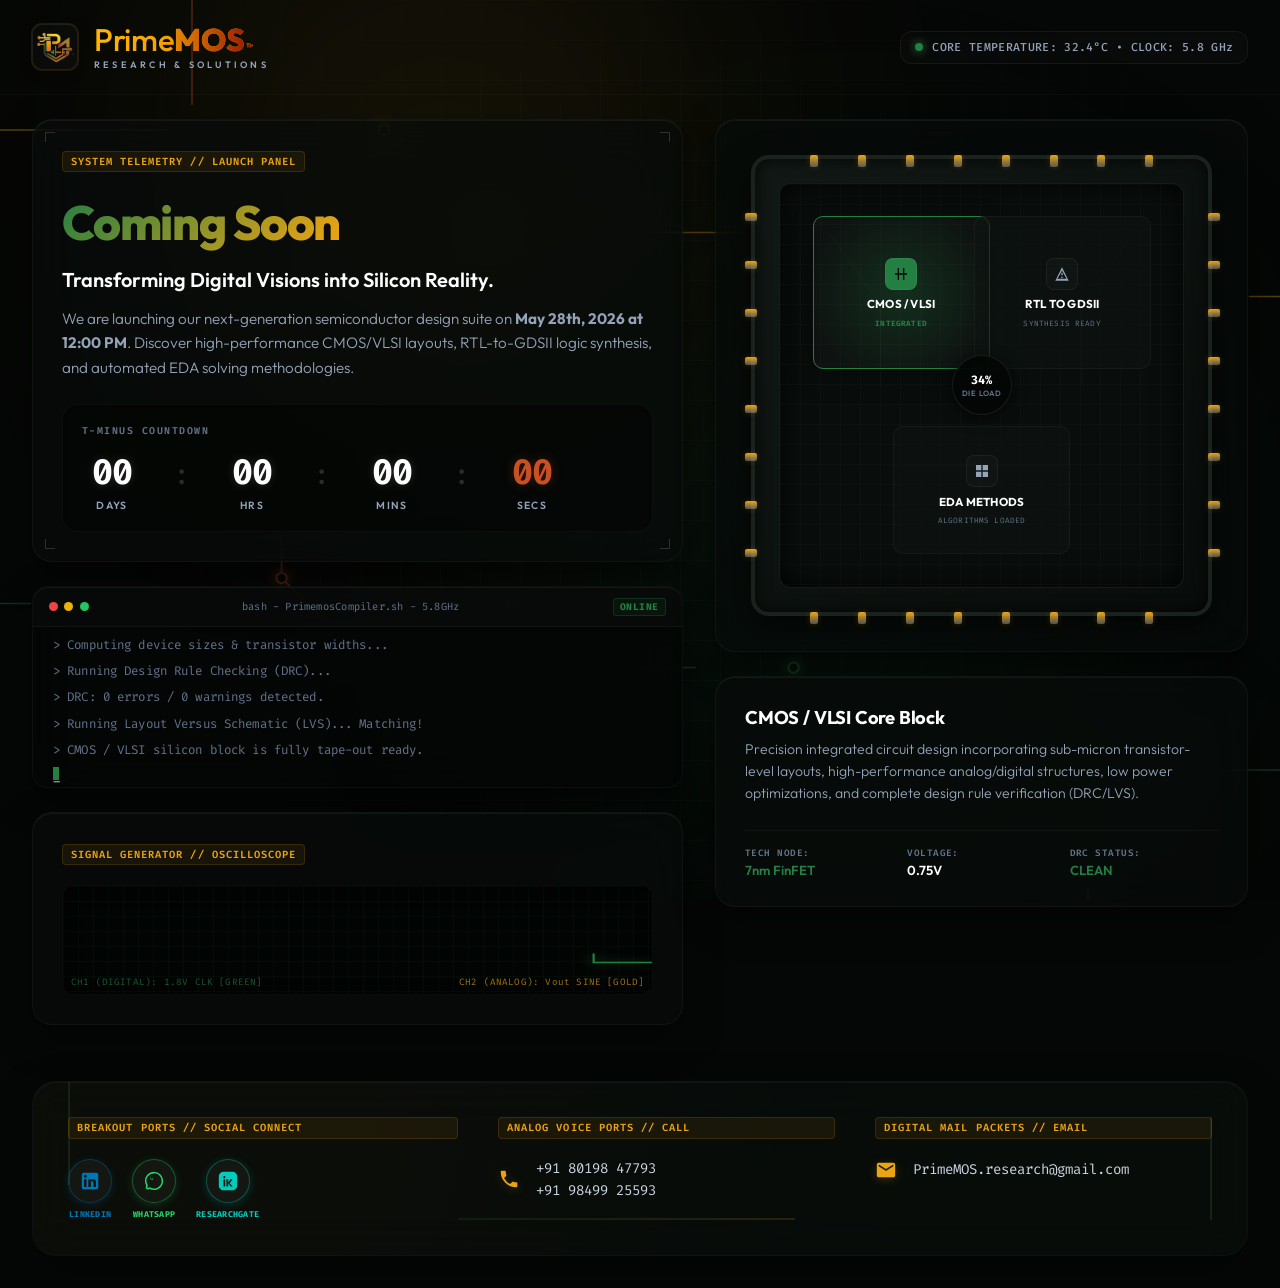
==== commit e3c99b81: "Update PrimeMOS landing" ====
--- a/index.html
+++ b/index.html
@@ -5,7 +5,7 @@
     <meta http-equiv="X-UA-Compatible" content="IE=edge" />
     <meta name="viewport" content="width=device-width, initial-scale=1.0" />
     <title>PrimeMOS • ECE Silicon Die Console</title>
-    <meta name="description" content="PrimeMOS - Discover CMOS/VLSI, RTL-to-GDSII, and EDA methods. Launching May 30th." />
+    <meta name="description" content="PrimeMOS - Discover CMOS/VLSI, RTL-to-GDSII, and EDA methods. Launching May 28th." />
     <!-- Browser tab logo -->
     <link rel="icon" type="image/png" href="logo.png" />
     <link rel="preconnect" href="https://fonts.googleapis.com" />
@@ -79,7 +79,7 @@
                 <span class="hud-tag">SYSTEM TELEMETRY // LAUNCH PANEL</span>
                 <h1 class="title">Coming Soon</h1>
                 <p class="subtitle">Transforming Digital Visions into Silicon Reality.</p>
-                <p class="description">We are launching our next-generation semiconductor design suite on <strong>May 30th, 2026</strong>. Discover high-performance CMOS/VLSI layouts, RTL-to-GDSII logic synthesis, and automated EDA solving methodologies.</p>
+                <p class="description">We are launching our next-generation semiconductor design suite on <strong>May 28th, 2026 at 12:00 PM</strong>. Discover high-performance CMOS/VLSI layouts, RTL-to-GDSII logic synthesis, and automated EDA solving methodologies.</p>
                 
                 <!-- Premium Countdown Bezel Timer -->
                 <div class="countdown-bezel">
@@ -309,8 +309,8 @@
 
     <!-- Interactive script for ECE Compiler, Die controls and countdown -->
     <script>
-        // Target launch date: May 30th, 2026 at midnight local time
-        const targetDate = new Date("May 30, 2026 00:00:00").getTime();
+        // Target launch date: May 28th, 2026 at 12:00 PM local time
+        const targetDate = new Date("May 28, 2026 12:00:00").getTime();
 
         function updateCountdown() {
             const now = new Date().getTime();
--- a/style.css
+++ b/style.css
@@ -923,6 +923,7 @@
   color: #94a3b8;
   font-weight: 300;
   margin-bottom: 1.2rem;
+  min-height: 4.5rem; /* Stabilize height across active ECE core selections */
 }
 
 .info-specs {
@@ -1386,6 +1387,7 @@
     font-size: 0.78rem;
     line-height: 1.45;
     margin-bottom: 0.85rem;
+    min-height: 5.2rem; /* Keep stable height on tablets */
   }
 
   .info-specs {
@@ -1628,6 +1630,7 @@
     font-size: 0.72rem;
     line-height: 1.4;
     margin-bottom: 0.65rem;
+    min-height: 6rem; /* Keep stable height on mobile devices */
   }
 
   .info-specs {
@@ -1762,6 +1765,10 @@
   .pcb-link {
     font-size: 0.65rem;
   }
-}
-
-
+
+  .info-text {
+    min-height: 6.8rem; /* Keep stable height on extra narrow mobile screens */
+  }
+}
+
+
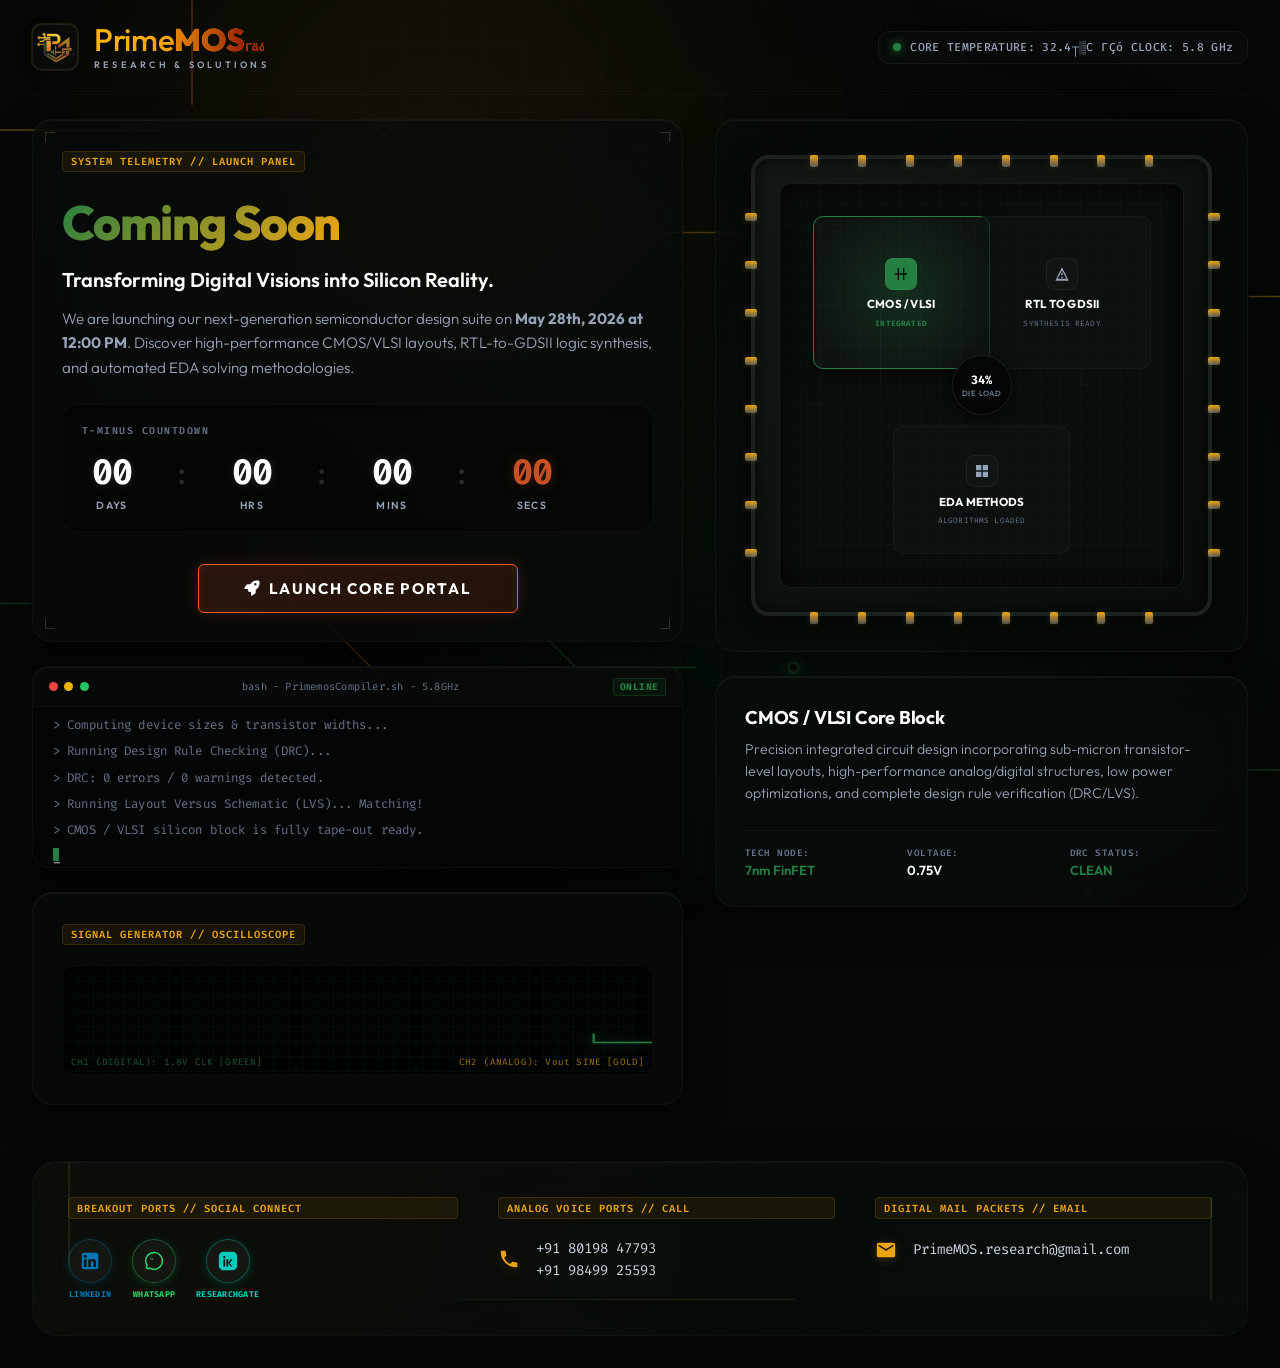
==== commit 4548518f: "Tap-out Launch Core Portal, subfolder Pretty URLs transition, and custom UI enhancements" ====
--- a/index.html
+++ b/index.html
@@ -11,9 +11,19 @@
     <link rel="preconnect" href="https://fonts.googleapis.com" />
     <link rel="preconnect" href="https://fonts.gstatic.com" crossorigin />
     <link href="https://fonts.googleapis.com/css2?family=Outfit:wght@300;400;500;600;700;800&family=Fira+Code:wght@400;500;600&display=swap" rel="stylesheet" />
+    <link rel="stylesheet" href="https://cdnjs.cloudflare.com/ajax/libs/font-awesome/6.4.0/css/all.min.css" />
     <link rel="stylesheet" href="style.css" />
 </head>
 <body>
+    <!-- Silicon Gate Transition Overlay -->
+    <div class="silicon-transition-overlay" id="launchTransitionOverlay">
+        <i class="fa-solid fa-microchip transition-gate-icon"></i>
+        <div class="transition-bar-container">
+            <div class="transition-bar-fill" id="transitionBarFill"></div>
+        </div>
+        <div class="transition-status" id="transitionStatus">INITIALIZING CORE BUS TRANSFERS...</div>
+    </div>
+
     <!-- Silicon Circuit Board Animated Background -->
     <div class="circuit-bg">
         <div class="grid-overlay"></div>
@@ -50,15 +60,15 @@
                 <img src="logo.png" alt="PrimeMOS Logo" class="logo-emblem-img" />
             </div>
             <div class="brand-logo-text">
-                <div class="brand-main">Prime<span>MOS</span><span class="tm">™</span></div>
+                <div class="brand-main">Prime<span>MOS</span><span class="tm">Γäó</span></div>
                 <div class="brand-sub">RESEARCH & SOLUTIONS</div>
             </div>
         </div>
         <div class="hud-status">
             <span class="pulse-indicator green"></span>
             <span class="hud-status-text">
-                <span class="status-full">CORE TEMPERATURE: 32.4°C • CLOCK: 5.8 GHz</span>
-                <span class="status-compact">TEMP: 32.4°C • CLK: 5.8 GHz</span>
+                <span class="status-full">CORE TEMPERATURE: 32.4┬░C ΓÇó CLOCK: 5.8 GHz</span>
+                <span class="status-compact">TEMP: 32.4┬░C ΓÇó CLK: 5.8 GHz</span>
             </span>
         </div>
     </header>
@@ -105,6 +115,14 @@
                             <span class="label">SECS</span>
                         </div>
                     </div>
+                </div>
+
+                <!-- Launch Portal Action -->
+                <div style="text-align: center; margin-top: 1.5rem;">
+                    <button class="btn-launch-portal" onclick="triggerLaunchSequence()">
+                        <span class="launch-btn-glow"></span>
+                        <i class="fa-solid fa-rocket animate-rocket" style="margin-right: 8px;"></i> LAUNCH CORE PORTAL
+                    </button>
                 </div>
             </div>
             
@@ -471,6 +489,60 @@
         window.addEventListener("DOMContentLoaded", () => {
             activateCore('vlsi');
         });
+
+        // Launch Sequence Controller with overdrive compilation and overlay animation
+        let isLaunching = false;
+        function triggerLaunchSequence() {
+            if (isLaunching) return;
+            isLaunching = true;
+
+            // 1. Play overdrive ECE terminal compilation logs
+            const launchLogs = [
+                "> [CRITICAL] OVERCLOCK SIGNAL RECEIVED...",
+                "> Initiating full-scale core Tap-out...",
+                "> Main interconnect clock pushed to 6.2 GHz (OVERDRIVE)!",
+                "> Syncing logic gates with hardware synthesis...",
+                "> Allocating routing channels (A* router)... Done.",
+                "> Unlocking PrimeMOS central die block...",
+                "> [SUCCESS] TAPE-OUT UNLOCKED! DIRECTING TO PORTAL..."
+            ];
+            simulateTerminalLogs(launchLogs);
+
+            // 2. Overdrive central silicon die core loaders
+            const dieContainer = document.getElementById("silicon-die-container");
+            dieContainer.classList.add("overdrive-active");
+            document.querySelector(".display-freq").innerText = "100%";
+            document.querySelector(".display-label").innerText = "OVERCLOCK";
+
+            // 3. Trigger overlay dissolve sequence with custom progress timings
+            setTimeout(() => {
+                const overlay = document.getElementById("launchTransitionOverlay");
+                const progressFill = document.getElementById("transitionBarFill");
+                const statusTxt = document.getElementById("transitionStatus");
+                
+                overlay.classList.add("active");
+                
+                setTimeout(() => {
+                    progressFill.style.width = "40%";
+                    statusTxt.innerText = "TAP-OUT UNLOCKED... DECRYPTION KEY ACCEPTED";
+                }, 500);
+                
+                setTimeout(() => {
+                    progressFill.style.width = "75%";
+                    statusTxt.innerText = "INITIALIZING CORE DATA BUS MODULES...";
+                }, 1200);
+
+                setTimeout(() => {
+                    progressFill.style.width = "100%";
+                    statusTxt.innerText = "CONNECTION SECURE. REDIRECTING...";
+                }, 2200);
+
+                // 4. Redirect to pretty home URL
+                setTimeout(() => {
+                    window.location.href = "./home/";
+                }, 3000);
+            }, 1800);
+        }
     </script>
 </body>
 </html>
--- a/style.css
+++ b/style.css
@@ -1771,4 +1771,167 @@
   }
 }
 
-
+/* --------------------------------------------------------------------------
+   8. ECE Silicon Tape-Out Launch Portal Enhancements
+   -------------------------------------------------------------------------- */
+
+/* Premium Launch Portal Button Styling */
+.btn-launch-portal {
+  background: linear-gradient(135deg, rgba(241, 90, 36, 0.15), rgba(194, 65, 12, 0.15));
+  border: 1.5px solid #f15a24;
+  color: #ffffff;
+  padding: 0.85rem 2rem;
+  font-size: 0.95rem;
+  font-weight: 700;
+  font-family: 'Outfit', sans-serif;
+  text-transform: uppercase;
+  letter-spacing: 0.12em;
+  border-radius: 6px;
+  cursor: pointer;
+  position: relative;
+  overflow: hidden;
+  transition: all 0.4s cubic-bezier(0.16, 1, 0.3, 1);
+  box-shadow: 
+    0 0 15px rgba(241, 90, 36, 0.2),
+    inset 0 0 10px rgba(241, 90, 36, 0.1);
+  width: 100%;
+  max-width: 320px;
+  display: inline-flex;
+  align-items: center;
+  justify-content: center;
+  margin-top: 0.5rem;
+}
+
+.btn-launch-portal:hover {
+  background: linear-gradient(135deg, rgba(241, 90, 36, 0.35), rgba(194, 65, 12, 0.35));
+  box-shadow: 
+    0 0 30px rgba(241, 90, 36, 0.45),
+    inset 0 0 15px rgba(241, 90, 36, 0.2);
+  transform: translateY(-2px);
+  letter-spacing: 0.16em;
+  border-color: #ff7c4d;
+}
+
+.btn-launch-portal:active {
+  transform: translateY(1px);
+}
+
+.btn-launch-portal::before {
+  content: '';
+  position: absolute;
+  top: 0;
+  left: -100%;
+  width: 100%;
+  height: 100%;
+  background: linear-gradient(90deg, transparent, rgba(255, 255, 255, 0.18), transparent);
+  transition: 0.6s cubic-bezier(0.16, 1, 0.3, 1);
+}
+
+.btn-launch-portal:hover::before {
+  left: 100%;
+}
+
+.animate-rocket {
+  transition: transform 0.3s ease;
+}
+
+.btn-launch-portal:hover .animate-rocket {
+  transform: translate(3px, -3px) scale(1.1);
+  animation: shake-rocket 0.5s infinite alternate ease-in-out 0.3s;
+}
+
+@keyframes shake-rocket {
+  0% { transform: translate(2px, -2px) rotate(0deg); }
+  100% { transform: translate(4px, -4px) rotate(3deg); }
+}
+
+/* Silicon Gate Transition Overlay */
+.silicon-transition-overlay {
+  position: fixed;
+  top: 0;
+  left: 0;
+  width: 100vw;
+  height: 100vh;
+  background: #04070a;
+  background-image: 
+    radial-gradient(circle at 50% 50%, rgba(241, 90, 36, 0.06) 0%, transparent 70%),
+    linear-gradient(rgba(255, 255, 255, 0.003) 1px, transparent 1px),
+    linear-gradient(90deg, rgba(255, 255, 255, 0.003) 1px, transparent 1px);
+  background-size: 100% 100%, 30px 30px, 30px 30px;
+  z-index: 99999;
+  display: flex;
+  flex-direction: column;
+  align-items: center;
+  justify-content: center;
+  opacity: 0;
+  pointer-events: none;
+  transition: opacity 0.6s cubic-bezier(0.16, 1, 0.3, 1);
+}
+
+.silicon-transition-overlay.active {
+  opacity: 1;
+  pointer-events: auto;
+}
+
+.transition-gate-icon {
+  font-size: 5rem;
+  color: #f15a24;
+  margin-bottom: 2.5rem;
+  animation: pulse-transition-icon 1.8s infinite ease-in-out;
+}
+
+.transition-bar-container {
+  width: 80%;
+  max-width: 440px;
+  height: 6px;
+  background: rgba(255, 255, 255, 0.03);
+  border-radius: 4px;
+  overflow: hidden;
+  border: 1px solid rgba(241, 90, 36, 0.15);
+  box-shadow: inset 0 1px 3px rgba(0, 0, 0, 0.6);
+}
+
+.transition-bar-fill {
+  width: 0%;
+  height: 100%;
+  background: linear-gradient(90deg, #f15a24, #c2410c);
+  box-shadow: 0 0 15px #f15a24;
+  transition: width 3.2s cubic-bezier(0.16, 1, 0.3, 1);
+}
+
+.transition-status {
+  font-family: 'Fira Code', monospace;
+  color: rgba(255, 255, 255, 0.75);
+  margin-top: 1.25rem;
+  font-size: 0.8rem;
+  letter-spacing: 0.08em;
+  text-transform: uppercase;
+  text-shadow: 0 0 10px rgba(255, 255, 255, 0.1);
+}
+
+@keyframes pulse-transition-icon {
+  0%, 100% { 
+    transform: scale(1); 
+    filter: drop-shadow(0 0 12px rgba(241, 90, 36, 0.4)); 
+  }
+  50% { 
+    transform: scale(1.08); 
+    filter: drop-shadow(0 0 30px rgba(241, 90, 36, 0.75)); 
+  }
+}
+
+/* Overdrive core active states */
+.silicon-die.overdrive-active {
+  animation: rotate-overdrive-pulse 0.4s infinite alternate ease-in-out !important;
+  box-shadow: 
+    0 0 60px rgba(241, 90, 36, 0.4),
+    inset 0 0 35px rgba(241, 90, 36, 0.2) !important;
+  border-color: #f15a24 !important;
+}
+
+@keyframes rotate-overdrive-pulse {
+  0% { transform: scale(1); filter: brightness(1); }
+  100% { transform: scale(1.02); filter: brightness(1.25); }
+}
+
+
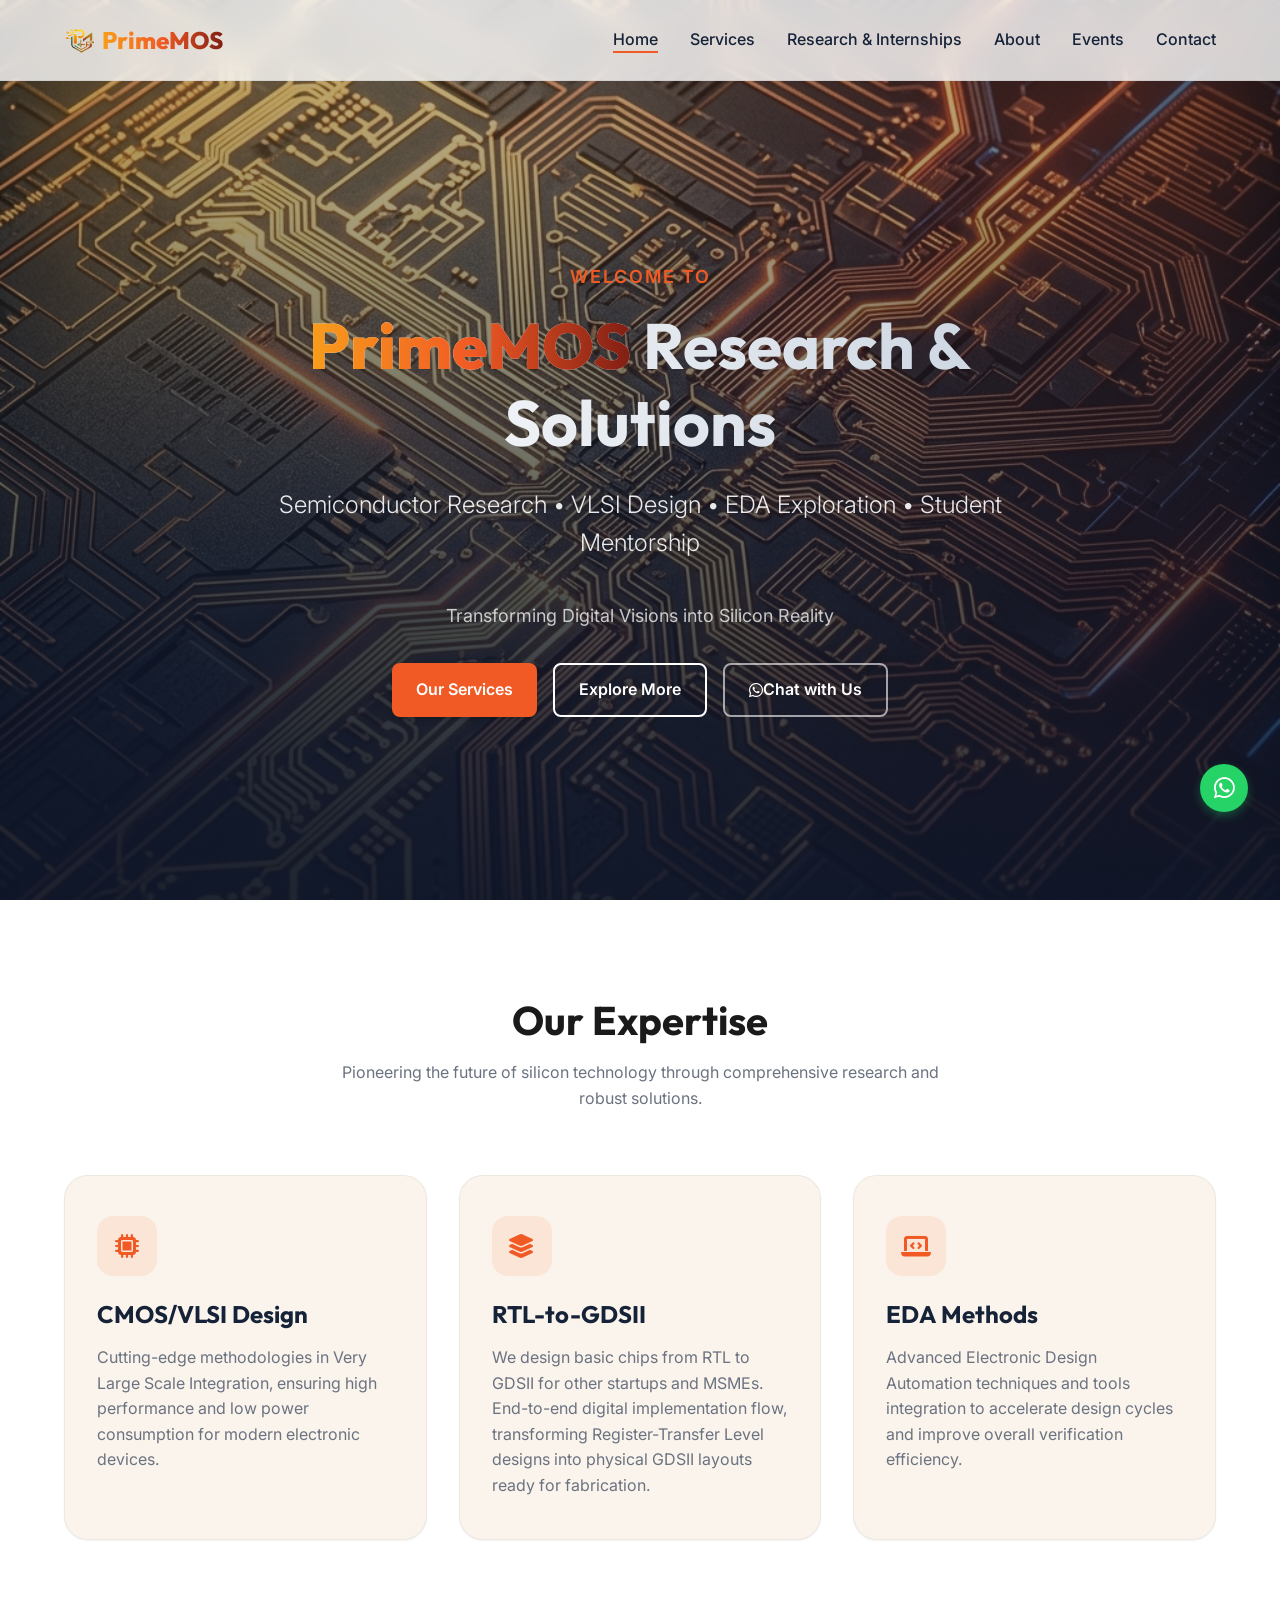
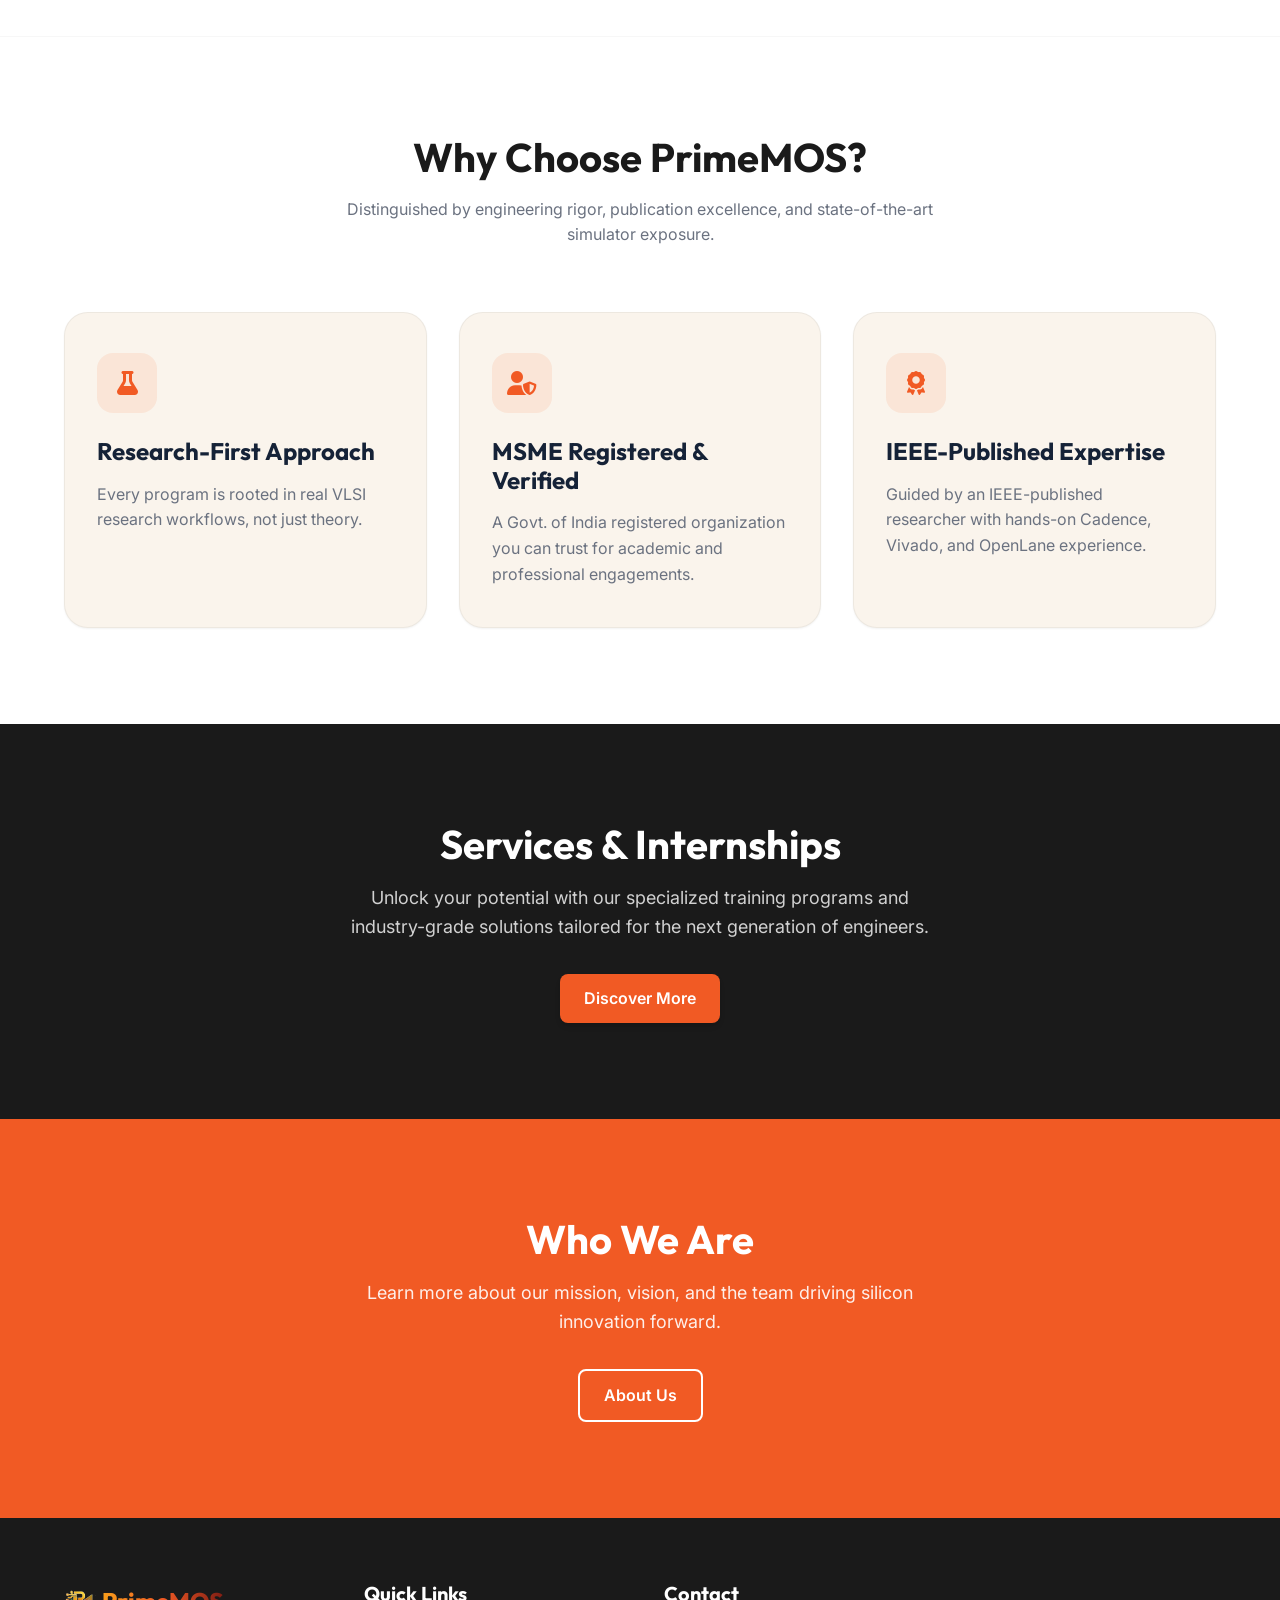
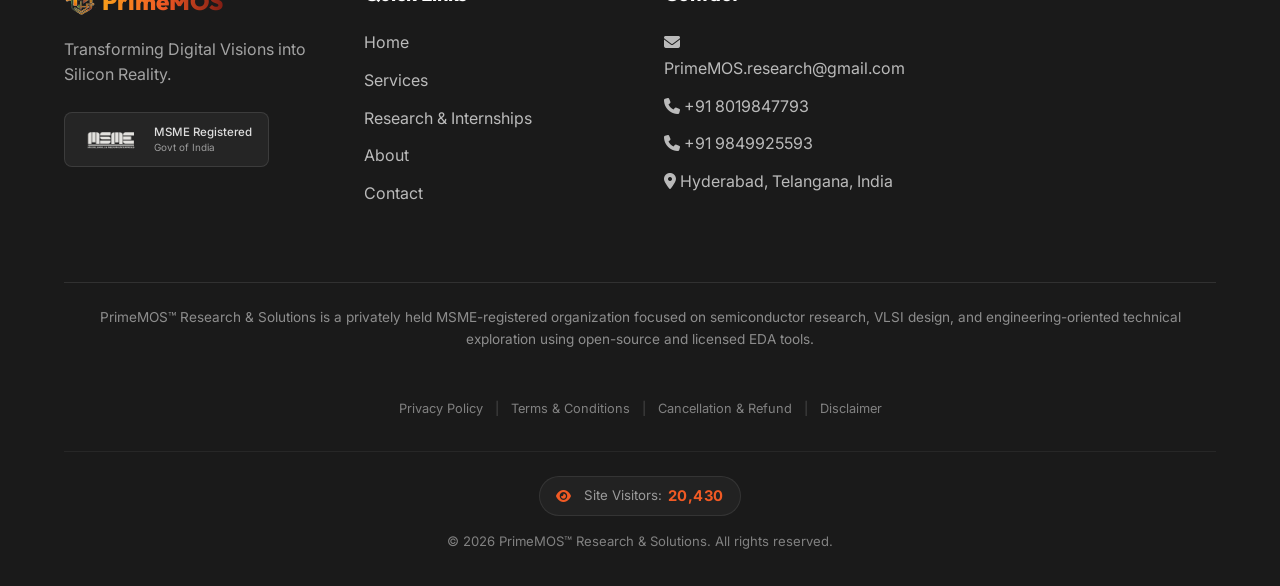
==== commit 877ec650: "Update launch button logic and 1 hour redirect" ====
--- a/index.html
+++ b/index.html
@@ -119,7 +119,7 @@
 
                 <!-- Launch Portal Action -->
                 <div style="text-align: center; margin-top: 1.5rem;">
-                    <button class="btn-launch-portal" onclick="triggerLaunchSequence()">
+                    <button class="btn-launch-portal" id="launch-button" onclick="triggerLaunchSequence()" disabled style="opacity: 0.5; cursor: not-allowed;">
                         <span class="launch-btn-glow"></span>
                         <i class="fa-solid fa-rocket animate-rocket" style="margin-right: 8px;"></i> LAUNCH CORE PORTAL
                     </button>
@@ -334,11 +334,23 @@
             const now = new Date().getTime();
             const difference = targetDate - now;
 
+            if (difference <= -3600000) { // 1 hour past launch
+                window.location.replace('./home/');
+                return;
+            }
+
             if (difference <= 0) {
                 document.getElementById('days').innerText = "00";
                 document.getElementById('hours').innerText = "00";
                 document.getElementById('minutes').innerText = "00";
                 document.getElementById('seconds').innerText = "00";
+                
+                const btn = document.getElementById('launch-button');
+                if (btn) {
+                    btn.disabled = false;
+                    btn.style.opacity = '1';
+                    btn.style.cursor = 'pointer';
+                }
                 return;
             }
 
--- a/style.css
+++ b/style.css
@@ -281,18 +281,23 @@
 .hud-dashboard {
   position: relative;
   z-index: 10;
-  width: 95%;
+  width: 100%;
   max-width: 1240px;
-  margin-top: 1.5rem;
+  margin: 1.5rem auto 0;
+  padding: 0 1rem;
   display: grid;
   grid-template-columns: 1.1fr 0.9fr;
   gap: 2rem;
   align-items: start;
+  justify-items: center;
+  box-sizing: border-box;
 }
 
 /* Interactive Glassmorphic Card Container Base */
 .glass-hud-card {
   position: relative;
+  width: 100%;
+  max-width: 100%;
   background: rgba(8, 12, 10, 0.72);
   border: 1px solid rgba(255, 255, 255, 0.04);
   border-radius: 20px;
@@ -304,6 +309,7 @@
     inset 0 1px 0 rgba(255, 255, 255, 0.05);
   overflow: hidden;
   transition: all 0.4s cubic-bezier(0.16, 1, 0.3, 1);
+  box-sizing: border-box;
 }
 
 .glass-hud-card:hover {
@@ -353,6 +359,9 @@
   display: flex;
   flex-direction: column;
   gap: 1.5rem;
+  width: 100%;
+  max-width: 100%;
+  box-sizing: border-box;
 }
 
 .core-info {
@@ -368,6 +377,8 @@
   -webkit-background-clip: text;
   -webkit-text-fill-color: transparent;
   background-clip: text;
+  text-align: left;
+  word-wrap: break-word;
 }
 
 .subtitle {
@@ -630,11 +641,17 @@
   display: flex;
   flex-direction: column;
   gap: 1.5rem;
+  width: 100%;
+  max-width: 100%;
+  box-sizing: border-box;
 }
 
 .chip-package {
   padding: 2.2rem;
+  width: 100%;
+  max-width: 100%;
   animation: panelEntrance 0.8s cubic-bezier(0.16, 1, 0.3, 1) forwards;
+  box-sizing: border-box;
 }
 
 /* Microchip outer casing border (Socket package) */
@@ -677,6 +694,8 @@
   border-radius: 12px;
   aspect-ratio: 1 / 1;
   width: 100%;
+  max-width: 600px;
+  margin: 0 auto;
   overflow: hidden;
   box-shadow: inset 0 0 30px rgba(0, 0, 0, 0.9);
   transition: border-color 0.5s ease, box-shadow 0.5s ease;
@@ -1185,7 +1204,24 @@
   .hud-dashboard {
     grid-template-columns: 1fr;
     gap: 1.5rem;
-  }
+    width: 100%;
+    max-width: 100%;
+    padding: 0 1rem;
+    box-sizing: border-box;
+  }
+
+  .console-panel {
+    width: 100%;
+    max-width: 100%;
+    box-sizing: border-box;
+  }
+
+  .silicon-die-panel {
+    width: 100%;
+    max-width: 100%;
+    box-sizing: border-box;
+  }
+
   .pcb-contacts-grid {
     grid-template-columns: 1fr;
     gap: 1.8rem;
@@ -1236,15 +1272,34 @@
   }
 
   .hud-dashboard {
-    width: 95%;
+    width: 100%;
+    max-width: 100%;
+    padding: 0 1rem;
+    grid-template-columns: 1fr;
     gap: 1.25rem;
     margin-top: 1rem;
+    box-sizing: border-box;
+  }
+
+  .console-panel {
+    width: 100%;
+    max-width: 100%;
+    box-sizing: border-box;
+  }
+
+  .silicon-die-panel {
+    width: 100%;
+    max-width: 100%;
+    box-sizing: border-box;
   }
 
   /* Compact glass cards for mobile */
   .glass-hud-card {
     padding: 1.25rem 1rem;
     border-radius: 14px;
+    width: 100%;
+    max-width: 100%;
+    box-sizing: border-box;
   }
 
   .hud-tag {
@@ -1256,17 +1311,20 @@
   .title {
     font-size: 2.1rem;
     margin-bottom: 0.65rem;
+    text-align: left;
   }
 
   .subtitle {
     font-size: 1.05rem;
     margin-bottom: 0.65rem;
+    text-align: left;
   }
 
   .description {
     font-size: 0.82rem;
     line-height: 1.5;
     margin-bottom: 1.2rem;
+    text-align: left;
   }
 
   /* Compact Bezel Timer */
@@ -1283,6 +1341,7 @@
   .countdown {
     gap: 0.4rem;
     justify-content: center;
+    flex-wrap: wrap;
   }
 
   .countdown-digit-container {
@@ -1333,6 +1392,7 @@
     max-width: 290px;
     margin: 0 auto;
     border-radius: 10px;
+    aspect-ratio: 1 / 1;
   }
 
   /* Scaled-down interactive ECE sectors on mobile */
@@ -1492,14 +1552,33 @@
   }
 
   .hud-dashboard {
-    width: 96%;
+    width: 100%;
+    max-width: 100%;
+    padding: 0 0.75rem;
+    grid-template-columns: 1fr;
     gap: 0.9rem;
     margin-top: 0.75rem;
+    box-sizing: border-box;
+  }
+
+  .console-panel {
+    width: 100%;
+    max-width: 100%;
+    box-sizing: border-box;
+  }
+
+  .silicon-die-panel {
+    width: 100%;
+    max-width: 100%;
+    box-sizing: border-box;
   }
 
   /* Tighter padding on glass cards to prevent overflows */
   .glass-hud-card {
     padding: 1rem 0.75rem;
+    width: 100%;
+    max-width: 100%;
+    box-sizing: border-box;
   }
 
   .hud-tag {
@@ -1510,15 +1589,18 @@
 
   .title {
     font-size: 1.8rem;
+    text-align: left;
   }
 
   .subtitle {
     font-size: 0.95rem;
+    text-align: left;
   }
 
   .description {
     font-size: 0.75rem;
     line-height: 1.45;
+    text-align: left;
   }
 
   .countdown-bezel {
@@ -1582,6 +1664,7 @@
   .silicon-die {
     max-width: 230px;
     border-radius: 8px;
+    aspect-ratio: 1 / 1;
   }
 
   .die-sector {
@@ -1652,7 +1735,9 @@
     padding: 1rem 0.75rem;
     margin: 1.5rem 0 1rem 0;
     border-radius: 12px;
-    width: 96%;
+    width: 100%;
+    max-width: 100%;
+    box-sizing: border-box;
   }
 
   .pcb-contacts-grid {
@@ -1768,6 +1853,32 @@
 
   .info-text {
     min-height: 6.8rem; /* Keep stable height on extra narrow mobile screens */
+  }
+
+  /* Extremely defensive overrides for extra narrow viewports to prevent wrapping */
+  .btn-launch-portal {
+    font-size: 0.8rem !important;
+    padding: 0.7rem 1.2rem !important;
+    letter-spacing: 0.08em !important;
+    max-width: 100% !important;
+  }
+  
+  .hud-status {
+    padding: 0.25rem 0.5rem !important;
+  }
+  
+  .hud-status-text {
+    font-size: 0.5rem !important;
+  }
+  
+  .pcb-breakout {
+    padding: 0.85rem 0.6rem !important;
+  }
+  
+  .pin-svg {
+    width: 28px !important;
+    height: 28px !important;
+    padding: 6px !important;
   }
 }
 
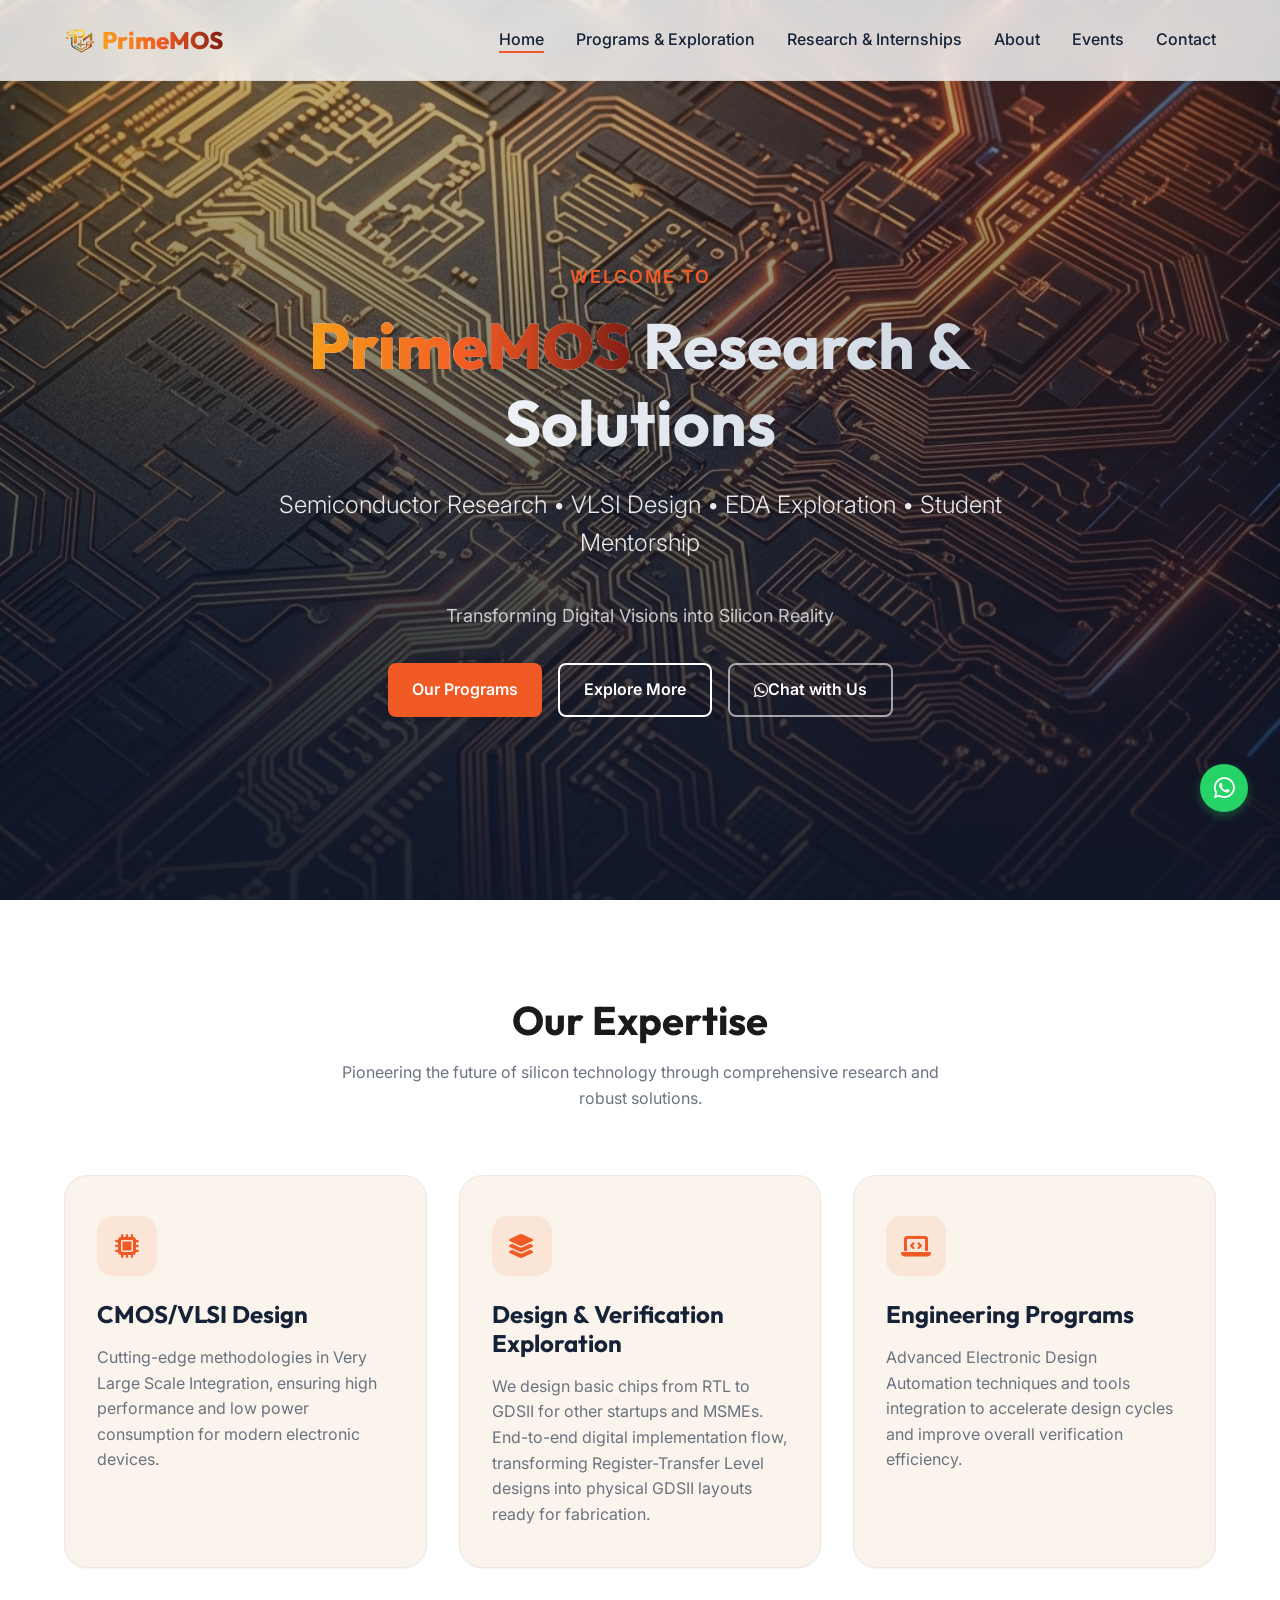
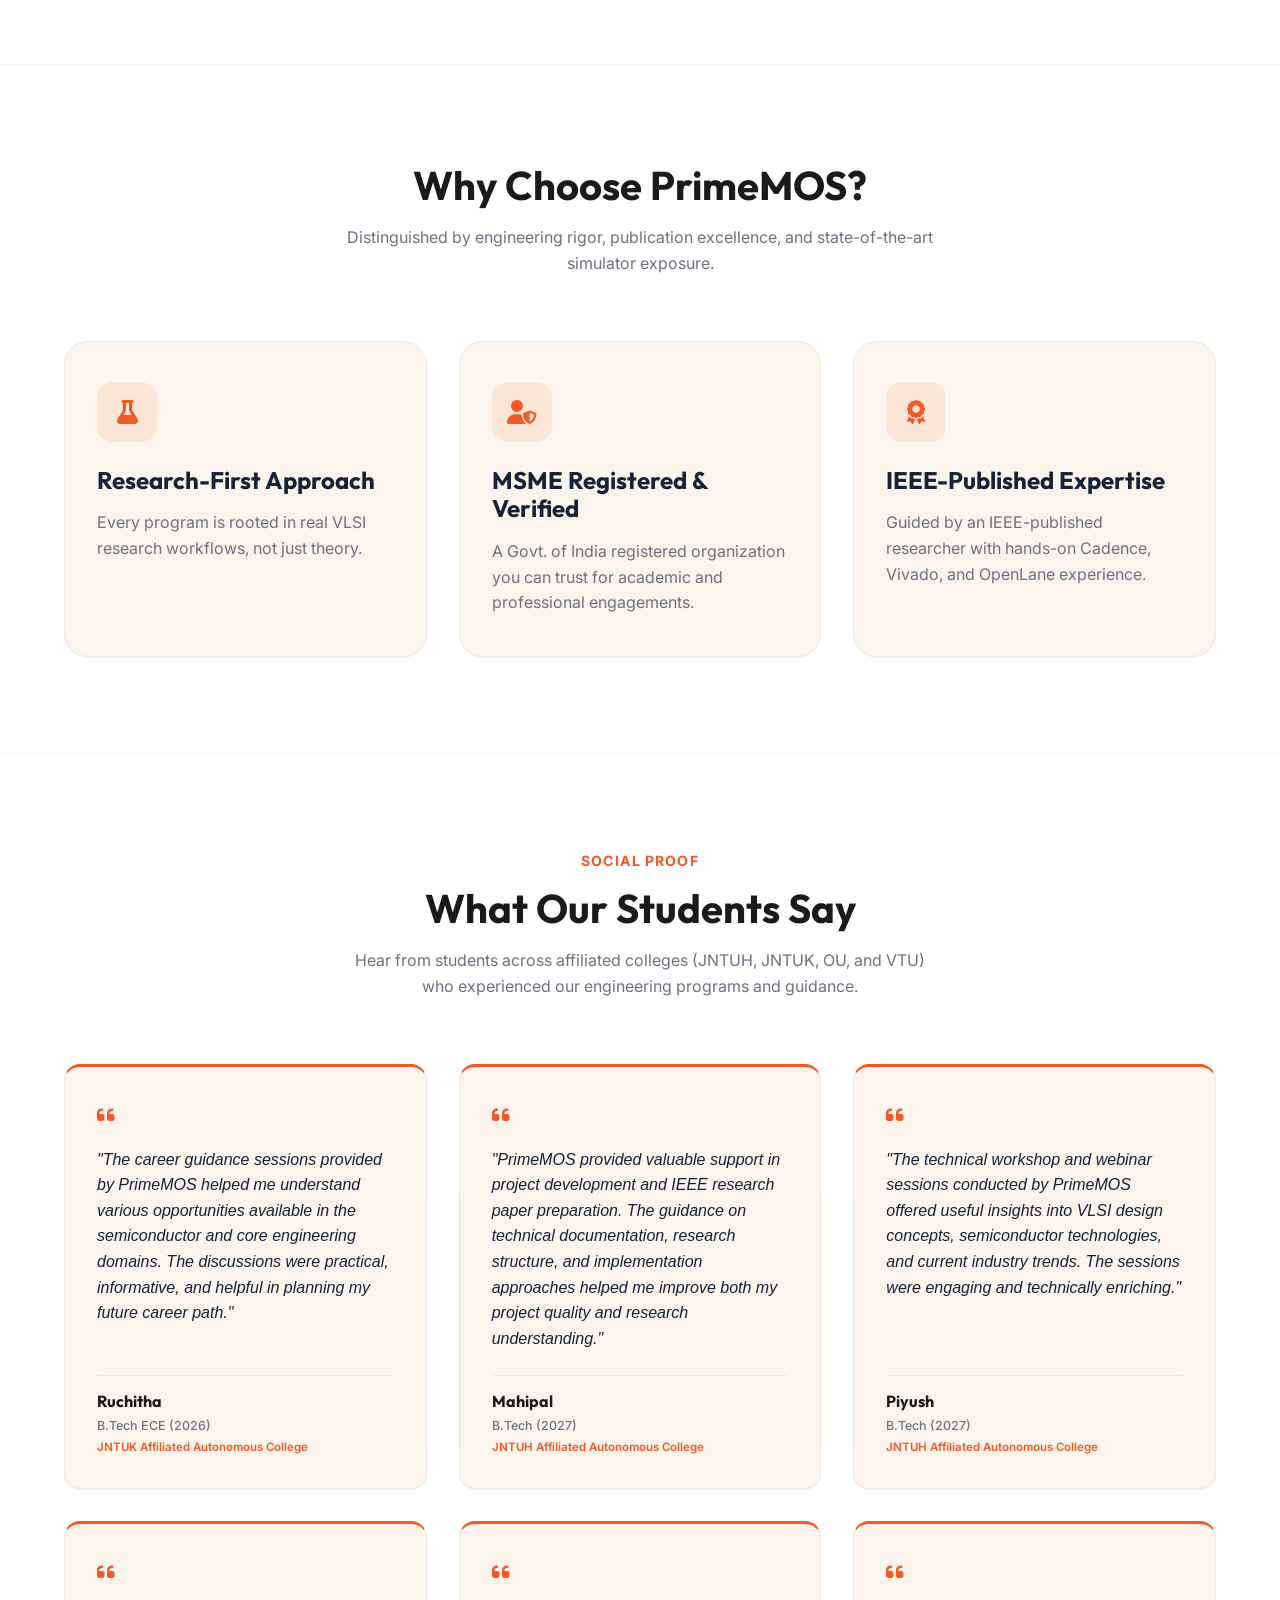
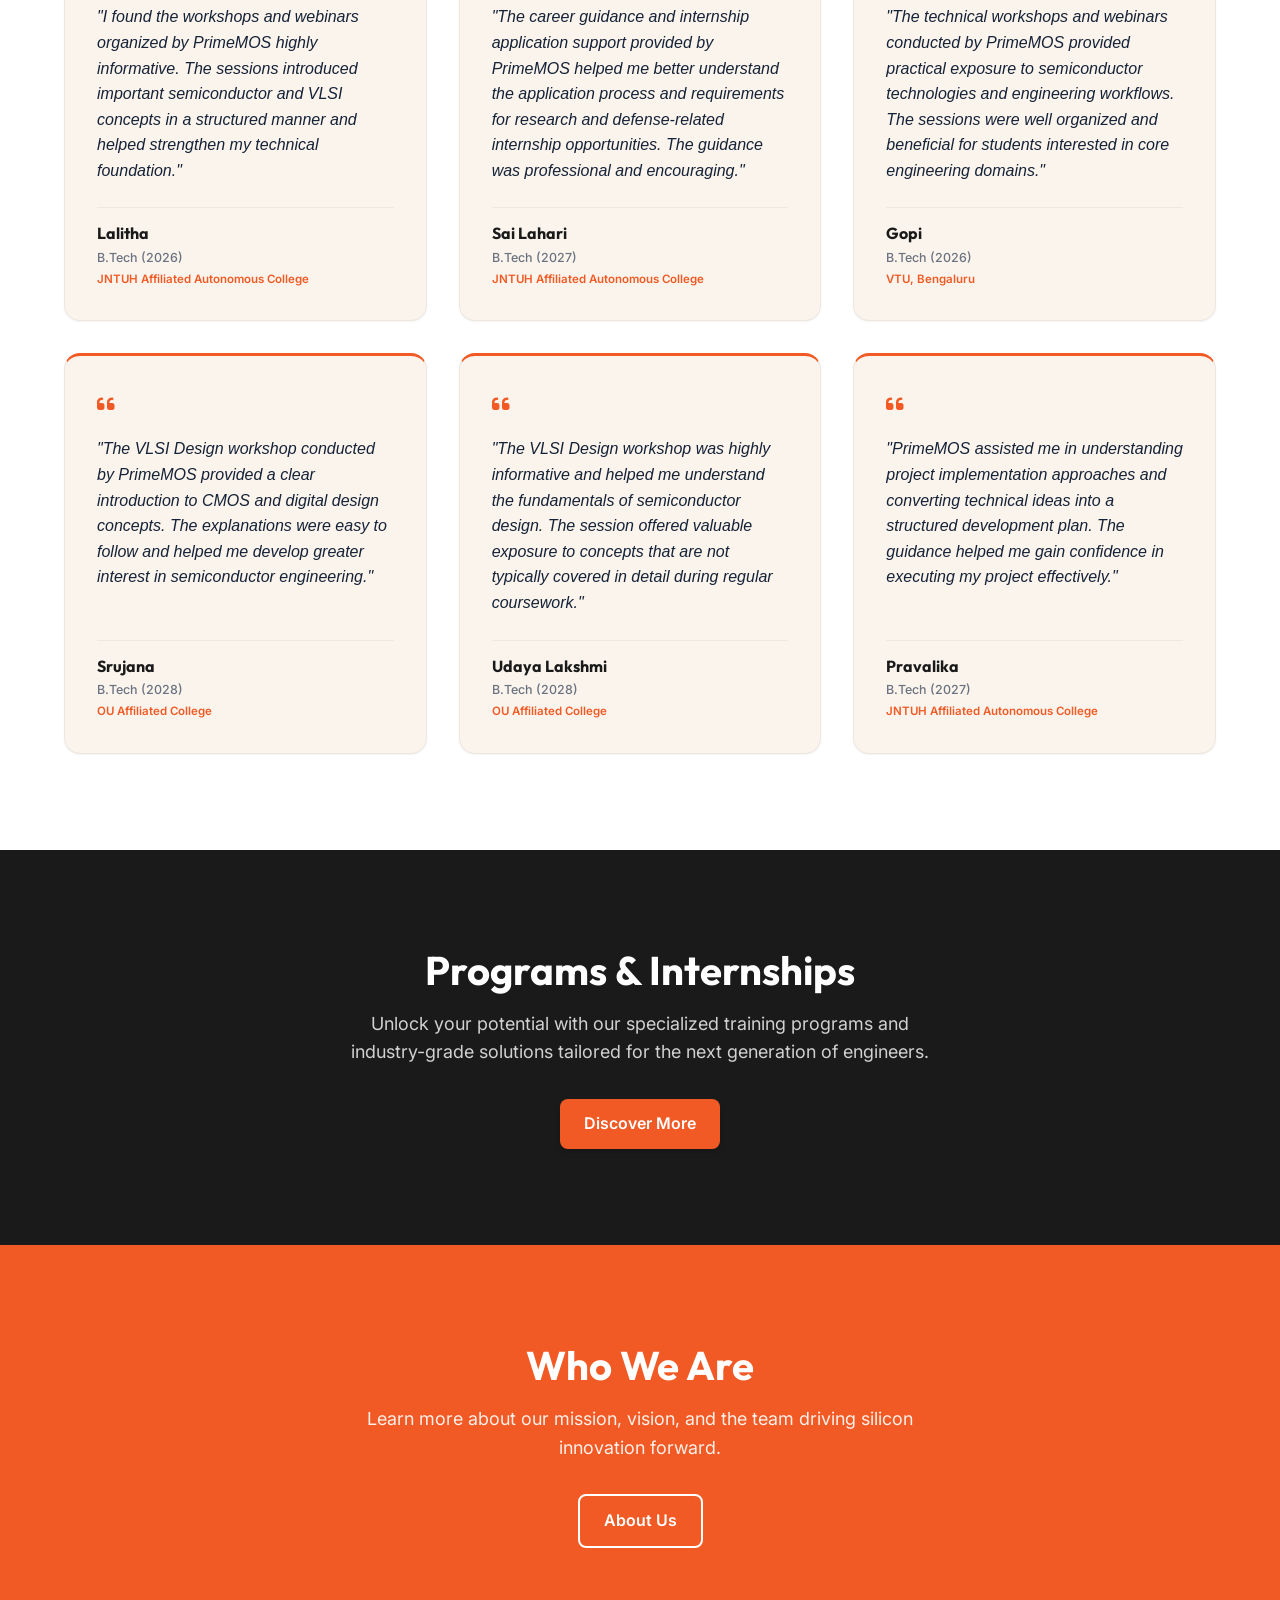
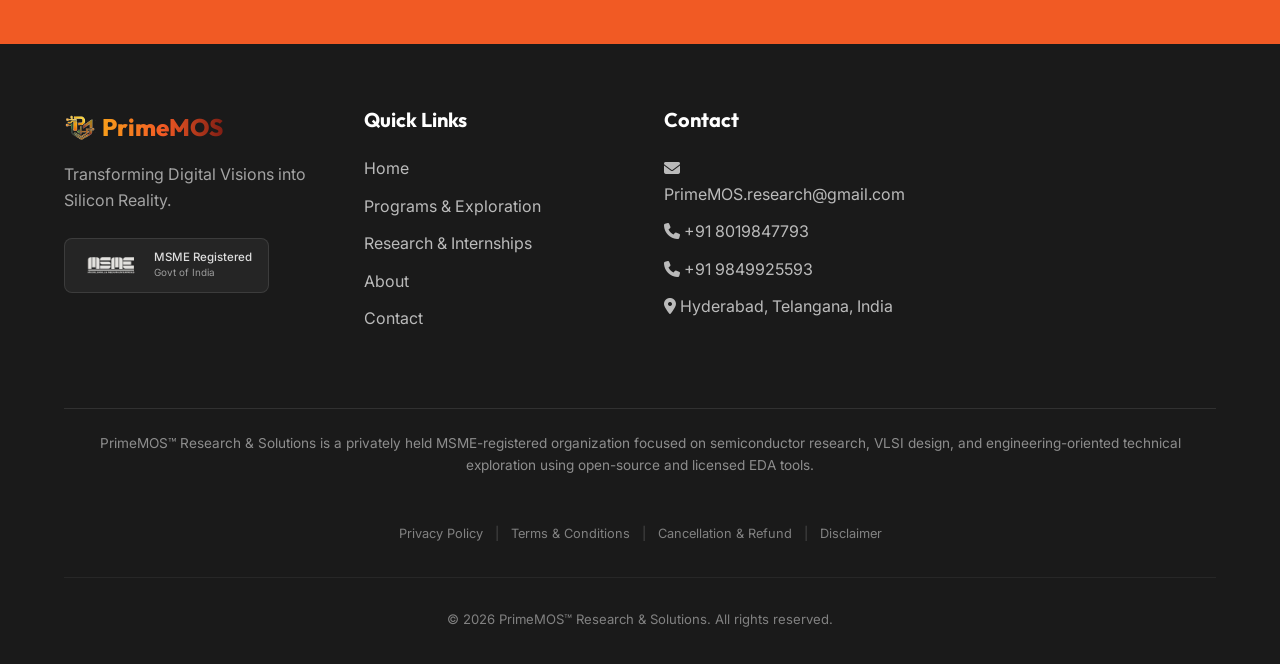
==== commit 1d73eeaa: "Update PrimeMOS website: Remove coming soon screen, clean placement wording, remove visitor counter," ====
--- a/index.html
+++ b/index.html
@@ -1,560 +1,16 @@
 <!DOCTYPE html>
 <html lang="en">
 <head>
-    <meta charset="UTF-8" />
+    <meta charset="UTF-8">
     <meta http-equiv="X-UA-Compatible" content="IE=edge" />
     <meta name="viewport" content="width=device-width, initial-scale=1.0" />
-    <title>PrimeMOS • ECE Silicon Die Console</title>
-    <meta name="description" content="PrimeMOS - Discover CMOS/VLSI, RTL-to-GDSII, and EDA methods. Launching May 28th." />
-    <!-- Browser tab logo -->
-    <link rel="icon" type="image/png" href="logo.png" />
-    <link rel="preconnect" href="https://fonts.googleapis.com" />
-    <link rel="preconnect" href="https://fonts.gstatic.com" crossorigin />
-    <link href="https://fonts.googleapis.com/css2?family=Outfit:wght@300;400;500;600;700;800&family=Fira+Code:wght@400;500;600&display=swap" rel="stylesheet" />
-    <link rel="stylesheet" href="https://cdnjs.cloudflare.com/ajax/libs/font-awesome/6.4.0/css/all.min.css" />
-    <link rel="stylesheet" href="style.css" />
+    <meta http-equiv="refresh" content="0; url=./home/" />
+    <title>PrimeMOS™ Research & Solutions</title>
+    <script type="text/javascript">
+        window.location.replace("./home/");
+    </script>
 </head>
 <body>
-    <!-- Silicon Gate Transition Overlay -->
-    <div class="silicon-transition-overlay" id="launchTransitionOverlay">
-        <i class="fa-solid fa-microchip transition-gate-icon"></i>
-        <div class="transition-bar-container">
-            <div class="transition-bar-fill" id="transitionBarFill"></div>
-        </div>
-        <div class="transition-status" id="transitionStatus">INITIALIZING CORE BUS TRANSFERS...</div>
-    </div>
-
-    <!-- Silicon Circuit Board Animated Background -->
-    <div class="circuit-bg">
-        <div class="grid-overlay"></div>
-        <svg class="circuit-svg" viewBox="0 0 1000 800" preserveAspectRatio="xMidYMid slice">
-            <!-- Animated Circuit Pathways representing electrical currents -->
-            <path d="M -50 150 L 300 150 L 380 230 L 600 230 L 650 280 L 1050 280" class="circuit-path path-gold" />
-            <path d="M 1050 650 L 700 650 L 620 570 L 450 570 L 400 520 L -50 520" class="circuit-path path-green" />
-            <path d="M 150 -50 L 150 200 L 220 270 L 220 500 L 300 580" class="circuit-path path-orange" />
-            <path d="M 850 850 L 850 600 L 780 530 L 780 300 L 730 250" class="circuit-path path-gold-2" />
-            
-            <!-- Nodes/Terminals -->
-            <circle cx="300" cy="150" r="4" class="node node-gold" />
-            <circle cx="380" cy="230" r="4" class="node node-gold" />
-            <circle cx="650" cy="280" r="4" class="node node-gold" />
-            
-            <circle cx="700" cy="650" r="4" class="node node-green" />
-            <circle cx="620" cy="570" r="4" class="node node-green" />
-            <circle cx="400" cy="520" r="4" class="node node-green" />
-            
-            <circle cx="150" cy="200" r="4" class="node node-orange" />
-            <circle cx="220" cy="270" r="4" class="node node-orange" />
-            <circle cx="220" cy="500" r="4" class="node node-orange" />
-        </svg>
-        
-        <!-- Ambient atmospheric flows -->
-        <div class="ambient-glow glow-1"></div>
-        <div class="ambient-glow glow-2"></div>
-    </div>
-    
-    <!-- Top Header Navigation -->
-    <header class="header">
-        <div class="brand-container">
-            <div class="logo-emblem">
-                <img src="logo.png" alt="PrimeMOS Logo" class="logo-emblem-img" />
-            </div>
-            <div class="brand-logo-text">
-                <div class="brand-main">Prime<span>MOS</span><span class="tm">Γäó</span></div>
-                <div class="brand-sub">RESEARCH & SOLUTIONS</div>
-            </div>
-        </div>
-        <div class="hud-status">
-            <span class="pulse-indicator green"></span>
-            <span class="hud-status-text">
-                <span class="status-full">CORE TEMPERATURE: 32.4┬░C ΓÇó CLOCK: 5.8 GHz</span>
-                <span class="status-compact">TEMP: 32.4┬░C ΓÇó CLK: 5.8 GHz</span>
-            </span>
-        </div>
-    </header>
-    
-    <!-- Main HUD Dashboard Container -->
-    <main class="hud-dashboard">
-        
-        <!-- LEFT COLUMN: Control Console, Status telemetry, Waveforms & Countdown -->
-        <section class="console-panel">
-            <div class="glass-hud-card core-info">
-                <div class="hud-card-corners">
-                    <span class="corner tl"></span>
-                    <span class="corner tr"></span>
-                    <span class="corner bl"></span>
-                    <span class="corner br"></span>
-                </div>
-                
-                <span class="hud-tag">SYSTEM TELEMETRY // LAUNCH PANEL</span>
-                <h1 class="title">Coming Soon</h1>
-                <p class="subtitle">Transforming Digital Visions into Silicon Reality.</p>
-                <p class="description">We are launching our next-generation semiconductor design suite on <strong>May 28th, 2026 at 12:00 PM</strong>. Discover high-performance CMOS/VLSI layouts, RTL-to-GDSII logic synthesis, and automated EDA solving methodologies.</p>
-                
-                <!-- Premium Countdown Bezel Timer -->
-                <div class="countdown-bezel">
-                    <div class="bezel-label">T-MINUS COUNTDOWN</div>
-                    <div class="countdown" id="countdown-timer">
-                        <div class="countdown-digit-container">
-                            <span class="number" id="days">00</span>
-                            <span class="label">DAYS</span>
-                        </div>
-                        <div class="countdown-colon">:</div>
-                        <div class="countdown-digit-container">
-                            <span class="number" id="hours">00</span>
-                            <span class="label">HRS</span>
-                        </div>
-                        <div class="countdown-colon">:</div>
-                        <div class="countdown-digit-container">
-                            <span class="number" id="minutes">00</span>
-                            <span class="label">MINS</span>
-                        </div>
-                        <div class="countdown-colon">:</div>
-                        <div class="countdown-digit-container text-orange">
-                            <span class="number" id="seconds">00</span>
-                            <span class="label">SECS</span>
-                        </div>
-                    </div>
-                </div>
-
-                <!-- Launch Portal Action -->
-                <div style="text-align: center; margin-top: 1.5rem;">
-                    <button class="btn-launch-portal" id="launch-button" onclick="triggerLaunchSequence()" disabled style="opacity: 0.5; cursor: not-allowed;">
-                        <span class="launch-btn-glow"></span>
-                        <i class="fa-solid fa-rocket animate-rocket" style="margin-right: 8px;"></i> LAUNCH CORE PORTAL
-                    </button>
-                </div>
-            </div>
-            
-            <!-- ECE Compiler Terminal Simulator -->
-            <div class="glass-hud-card terminal-card">
-                <div class="terminal-header">
-                    <div class="terminal-dots">
-                        <span class="dot red"></span>
-                        <span class="dot yellow"></span>
-                        <span class="dot green"></span>
-                    </div>
-                    <span class="terminal-title">bash - PrimemosCompiler.sh - 5.8GHz</span>
-                    <span class="terminal-status">ONLINE</span>
-                </div>
-                <div class="terminal-body" id="terminal-output">
-                    <!-- Initial simulated compilation log -->
-                    <div class="log-line text-green">&gt; PrimeMOS Compiler v1.0.4 initialized...</div>
-                    <div class="log-line">&gt; Loading cell libraries (TSMC 7nm node)... Done.</div>
-                    <div class="log-line">&gt; Verifying schematic constraints... OK</div>
-                    <div class="log-line">&gt; Waiting for active silicon die core selection...</div>
-                    <div class="log-line-cursor">_</div>
-                </div>
-            </div>
-            
-            <!-- ECE Oscilloscope (Waveform Visualizer) -->
-            <div class="glass-hud-card oscilloscope-card">
-                <span class="hud-tag">SIGNAL GENERATOR // OSCILLOSCOPE</span>
-                <div class="oscilloscope-screen">
-                    <div class="oscilloscope-grid"></div>
-                    <!-- Live CSS Animated SVG Waveforms -->
-                    <svg class="oscilloscope-waves" viewBox="0 0 400 120" preserveAspectRatio="none">
-                        <!-- Digital Clock Signal -->
-                        <path d="M 0 35 L 40 35 L 40 85 L 80 85 L 80 35 L 120 35 L 120 85 L 160 85 L 160 35 L 200 35 L 200 85 L 240 85 L 240 35 L 280 35 L 280 85 L 320 85 L 320 35 L 360 35 L 360 85 L 400 85" class="digital-wave" />
-                        <!-- Analog Sine Signal -->
-                        <path d="M 0 60 C 20 10, 30 110, 50 60 C 70 10, 80 110, 100 60 C 120 10, 130 110, 150 60 C 170 10, 180 110, 200 60 C 220 10, 230 110, 250 60 C 270 10, 280 110, 300 60 C 320 10, 330 110, 350 60 C 370 10, 380 110, 400 60" class="analog-wave" />
-                    </svg>
-                    <div class="wave-overlay">
-                        <span>CH1 (DIGITAL): 1.8V CLK [GREEN]</span>
-                        <span>CH2 (ANALOG): Vout SINE [GOLD]</span>
-                    </div>
-                </div>
-            </div>
-        </section>
-        
-        <!-- RIGHT COLUMN: Highly Animated Interactive Silicon Wafer Die -->
-        <section class="silicon-die-panel">
-            <div class="glass-hud-card chip-package">
-                <div class="chip-socket-border">
-                    <!-- Metal contacts (pins) lining the entire microchip socket -->
-                    <div class="socket-pins top">
-                        <span class="socket-pin"></span><span class="socket-pin"></span><span class="socket-pin"></span><span class="socket-pin"></span>
-                        <span class="socket-pin"></span><span class="socket-pin"></span><span class="socket-pin"></span><span class="socket-pin"></span>
-                    </div>
-                    <div class="socket-pins left">
-                        <span class="socket-pin"></span><span class="socket-pin"></span><span class="socket-pin"></span><span class="socket-pin"></span>
-                        <span class="socket-pin"></span><span class="socket-pin"></span><span class="socket-pin"></span><span class="socket-pin"></span>
-                    </div>
-                    <div class="socket-pins right">
-                        <span class="socket-pin"></span><span class="socket-pin"></span><span class="socket-pin"></span><span class="socket-pin"></span>
-                        <span class="socket-pin"></span><span class="socket-pin"></span><span class="socket-pin"></span><span class="socket-pin"></span>
-                    </div>
-                    <div class="socket-pins bottom">
-                        <span class="socket-pin"></span><span class="socket-pin"></span><span class="socket-pin"></span><span class="socket-pin"></span>
-                        <span class="socket-pin"></span><span class="socket-pin"></span><span class="socket-pin"></span><span class="socket-pin"></span>
-                    </div>
-                    
-                    <!-- Microchip Silicon Die Core -->
-                    <div class="silicon-die" id="silicon-die-container">
-                        <!-- Holographic Die gridlines -->
-                        <div class="die-grid-lines"></div>
-                        
-                        <!-- Core SVG interconnect traces and logic pathways -->
-                        <svg class="die-svg-traces" viewBox="0 0 400 400">
-                            <!-- Signal buses linking the cores -->
-                            <line x1="200" y1="200" x2="100" y2="120" class="die-bus green-bus" />
-                            <line x1="200" y1="200" x2="300" y2="120" class="die-bus gold-bus" />
-                            <line x1="200" y1="200" x2="200" y2="280" class="die-bus orange-bus" />
-                            
-                            <!-- Detailed microscopic chip circuit lines -->
-                            <path d="M 50 50 L 100 120 L 150 120 M 100 120 L 100 200" class="micro-trace" />
-                            <path d="M 350 50 L 300 120 L 250 120 M 300 120 L 300 200" class="micro-trace" />
-                            <path d="M 200 350 L 200 280 L 120 280 M 200 280 L 280 280" class="micro-trace" />
-                            
-                            <!-- Logic Gates drawn microscopically in the center -->
-                            <rect x="185" y="185" width="30" height="30" rx="5" class="die-core-hub" />
-                        </svg>
-                        
-                        <!-- Core ECE pillars positioned directly onto the Silicon Die -->
-                        <div class="die-sector vlsi-sector active" onclick="activateCore('vlsi')" onmouseenter="previewCore('vlsi')">
-                            <div class="sector-glow bg-green"></div>
-                            <div class="sector-content">
-                                <div class="sector-icon">
-                                    <svg viewBox="0 0 24 24" class="icon-svg"><path d="M7 3h2v18H7zm8 0h2v18h-2zM3 11h18v2H3z"/></svg>
-                                </div>
-                                <h4>CMOS / VLSI</h4>
-                                <span class="sector-status">INTEGRATED</span>
-                            </div>
-                        </div>
-                        
-                        <div class="die-sector synthesis-sector" onclick="activateCore('synthesis')" onmouseenter="previewCore('synthesis')">
-                            <div class="sector-glow bg-gold"></div>
-                            <div class="sector-content">
-                                <div class="sector-icon">
-                                    <svg viewBox="0 0 24 24" class="icon-svg"><path d="M12 2L2 22h20L12 2zm0 4.8L18.8 19H5.2L12 6.8zM11 10h2v4h-2zm0 6h2v2h-2z"/></svg>
-                                </div>
-                                <h4>RTL TO GDSII</h4>
-                                <span class="sector-status">SYNTHESIS READY</span>
-                            </div>
-                        </div>
-                        
-                        <div class="die-sector eda-sector" onclick="activateCore('eda')" onmouseenter="previewCore('eda')">
-                            <div class="sector-glow bg-orange"></div>
-                            <div class="sector-content">
-                                <div class="sector-icon">
-                                    <svg viewBox="0 0 24 24" class="icon-svg"><path d="M3 3h8v8H3zm10 0h8v8h-8zM3 13h8v8H3zm10 0h8v8h-8z"/></svg>
-                                </div>
-                                <h4>EDA METHODS</h4>
-                                <span class="sector-status">ALGORITHMS LOADED</span>
-                            </div>
-                        </div>
-                        
-                        <!-- Die Hub pulse display -->
-                        <div class="die-center-display">
-                            <div class="display-freq">100%</div>
-                            <div class="display-label">DIE LOAD</div>
-                        </div>
-                    </div>
-                </div>
-            </div>
-            
-            <!-- Description Box describing active core block -->
-            <div class="glass-hud-card info-board" id="core-description-board">
-                <h3 class="info-title" id="core-title">CMOS / VLSI Core Block</h3>
-                <p class="info-text" id="core-text">Precision integrated circuit design incorporating sub-micron transistor-level layouts, high-performance analog/digital structures, low power optimizations, and complete design rule verification.</p>
-                <div class="info-specs">
-                    <div class="spec-node"><span class="spec-label">TECH NODE:</span> <span class="spec-val text-green" id="spec-node-val">7nm FinFET</span></div>
-                    <div class="spec-node"><span class="spec-label">VOLTAGE:</span> <span class="spec-val" id="spec-volt-val">0.75V</span></div>
-                    <div class="spec-node"><span class="spec-label">DRC STATUS:</span> <span class="spec-val text-green" id="spec-drc-val">CLEAN</span></div>
-                </div>
-            </div>
-        </section>
-        
-    </main>
-    
-    <!-- FOOTER: Styled as an ECE Printed Circuit Board (PCB) Breakout Shield -->
-    <footer class="pcb-breakout">
-        <div class="pcb-contacts-grid">
-            
-            <!-- PCB Node 1: Social Connect header pins -->
-            <div class="pcb-card header-pins">
-                <span class="pcb-trace-line vertical"></span>
-                <span class="hud-tag">BREAKOUT PORTS // SOCIAL CONNECT</span>
-                <div class="social-pins-container">
-                    <a href="https://www.linkedin.com/in/p-v-s-d-d-mallikarjuna-9569b0298" target="_blank" rel="noopener" class="pcb-pin-btn linkedin" title="LinkedIn Port">
-                        <svg viewBox="0 0 24 24" class="pin-svg"><path d="M19 3a2 2 0 0 1 2 2v14a2 2 0 0 1-2 2H5a2 2 0 0 1-2-2V5a2 2 0 0 1 2-2h14m-.5 15.5v-5.3a3.26 3.26 0 0 0-3.26-3.26c-.85 0-1.84.52-2.32 1.3v-1.11h-2.79v8.37h2.79v-4.93c0-.77.62-1.4 1.39-1.4a1.4 1.4 0 0 1 1.4 1.4v4.93h2.79M6.88 8.56a1.68 1.68 0 0 0 1.68-1.68c0-.93-.75-1.69-1.68-1.69a1.69 1.69 0 0 0-1.69 1.69c0 .93.76 1.68 1.69 1.68m1.39 9.94v-8.37H5.5v8.37h2.77z"/></svg>
-                        <span class="pin-lbl">LINKEDIN</span>
-                    </a>
-                    
-                    <a href="https://chat.whatsapp.com/BY5IoqYRe23H0IwUzYoEFp" target="_blank" rel="noopener" class="pcb-pin-btn whatsapp" title="WhatsApp Community Port">
-                        <svg viewBox="0 0 24 24" class="pin-svg"><path d="M12.04 2c-5.46 0-9.91 4.45-9.91 9.91 0 1.75.46 3.45 1.32 4.95L2.05 22l5.25-1.38c1.45.79 3.08 1.21 4.74 1.21 5.46 0 9.91-4.45 9.91-9.91 0-2.65-1.03-5.14-2.9-7.01A9.81 9.81 0 0 0 12.04 2m.01 1.67c2.2 0 4.26.86 5.82 2.42a8.14 8.14 0 0 1 2.41 5.82c0 4.54-3.7 8.24-8.24 8.24-1.44 0-2.86-.38-4.11-1.09l-.29-.17-3.06.8.82-2.98-.19-.3A8.19 8.19 0 0 1 3.73 12c0-4.54 3.7-8.24 8.24-8.24m-3.5 3.74c-.19 0-.41.05-.59.18-.18.14-.38.35-.38.76 0 .41.27.87.31.93.05.07.51.84 1.28 1.12.77.29 1.04.22 1.23.2.19-.02.62-.25.71-.5.09-.25.09-.47.07-.5-.03-.05-.11-.07-.23-.14-.12-.06-.71-.35-.82-.39-.11-.04-.19-.06-.27.06-.08.12-.31.39-.38.47-.07.07-.14.08-.26.02-.12-.06-.51-.19-.97-.6-.36-.32-.6-.71-.67-.83-.07-.12-.01-.18.05-.24.05-.05.12-.14.18-.21.06-.07.08-.12.12-.2.04-.08.02-.15-.01-.21-.03-.06-.27-.65-.37-.89-.1-.24-.2-.2-.27-.2z"/></svg>
-                        <span class="pin-lbl">WHATSAPP</span>
-                    </a>
-                    
-                    <a href="https://www.researchgate.net/profile/P-V-S-D-D-Mallikarjuna" target="_blank" rel="noopener" class="pcb-pin-btn researchgate" title="ResearchGate Port">
-                        <svg viewBox="0 0 24 24" class="pin-svg"><path d="M19.59 2H4.41C3.08 2 2 3.08 2 4.41v15.18C2 20.92 3.08 22 4.41 22h15.18c1.33 0 2.41-1.08 2.41-2.41V4.41C22 3.08 20.92 2 19.59 2zM9 18H7v-8h2v8zm-1-9c-.66 0-1.2-.54-1.2-1.2C6.8 7.14 7.34 6.6 8 6.6c.66 0 1.2.54 1.2 1.2 0 .66-.54 1.2-1.2 1.2zm9 9h-2.1l-2.6-3.8V18h-2v-8h2v3.5l2.4-3.5H17l-3.2 4.5L17 18z"/></svg>
-                        <span class="pin-lbl">RESEARCHGATE</span>
-                    </a>
-                </div>
-            </div>
-            
-            <!-- PCB Node 2: Analog signals (Telephone ports) -->
-            <div class="pcb-card analog-ports">
-                <span class="pcb-trace-line horizontal"></span>
-                <span class="hud-tag">ANALOG VOICE PORTS // CALL</span>
-                <div class="pcb-contacts-list">
-                    <div class="pcb-contact-row">
-                        <svg viewBox="0 0 24 24" class="pcb-icon"><path d="M6.62 10.79a15.15 15.15 0 0 0 6.59 6.59l2.2-2.2a1 1 0 0 1 1.11-.27 11.36 11.36 0 0 0 3.58.57 1 1 0 0 1 1 1V20a1 1 0 0 1-1 1A17 17 0 0 1 3 4a1 1 0 0 1 1-1h3.5a1 1 0 0 1 1 1 11.36 11.36 0 0 0 .57 3.58 1 1 0 0 1-.27 1.11z"/></svg>
-                        <div class="pcb-link-group">
-                            <a href="tel:+918019847793" class="pcb-link">+91 80198 47793</a>
-                            <a href="tel:+919849925593" class="pcb-link">+91 98499 25593</a>
-                        </div>
-                    </div>
-                </div>
-            </div>
-            
-            <!-- PCB Node 3: Digital packets (Email ports) -->
-            <div class="pcb-card packet-ports">
-                <span class="pcb-trace-line diagonal"></span>
-                <span class="hud-tag">DIGITAL MAIL PACKETS // EMAIL</span>
-                <div class="pcb-contacts-list">
-                    <div class="pcb-contact-row">
-                        <svg viewBox="0 0 24 24" class="pcb-icon"><path d="M20 4H4c-1.1 0-1.99.9-1.99 2L2 18c0 1.1.9 2 2 2h16c1.1 0 2-.9 2-2V6c0-1.1-.9-2-2-2zm0 4l-8 5-8-5V6l8 5 8-5v2z"/></svg>
-                        <div class="pcb-link-group">
-                            <a href="mailto:PrimeMOS.research@gmail.com" class="pcb-link">PrimeMOS.research@gmail.com</a>
-                        </div>
-                    </div>
-                </div>
-            </div>
-            
-        </div>
-    </footer>
-
-    <!-- Interactive script for ECE Compiler, Die controls and countdown -->
-    <script>
-        // Target launch date: May 28th, 2026 at 12:00 PM local time
-        const targetDate = new Date("May 28, 2026 12:00:00").getTime();
-
-        function updateCountdown() {
-            const now = new Date().getTime();
-            const difference = targetDate - now;
-
-            if (difference <= -3600000) { // 1 hour past launch
-                window.location.replace('./home/');
-                return;
-            }
-
-            if (difference <= 0) {
-                document.getElementById('days').innerText = "00";
-                document.getElementById('hours').innerText = "00";
-                document.getElementById('minutes').innerText = "00";
-                document.getElementById('seconds').innerText = "00";
-                
-                const btn = document.getElementById('launch-button');
-                if (btn) {
-                    btn.disabled = false;
-                    btn.style.opacity = '1';
-                    btn.style.cursor = 'pointer';
-                }
-                return;
-            }
-
-            const days = Math.floor(difference / (1000 * 60 * 60 * 24));
-            const hours = Math.floor((difference % (1000 * 60 * 60 * 24)) / (1000 * 60 * 60));
-            const minutes = Math.floor((difference % (1000 * 60 * 60)) / (1000 * 60));
-            const seconds = Math.floor((difference % (1000 * 60)) / 1000);
-
-            document.getElementById('days').innerText = String(days).padStart(2, '0');
-            document.getElementById('hours').innerText = String(hours).padStart(2, '0');
-            document.getElementById('minutes').innerText = String(minutes).padStart(2, '0');
-            document.getElementById('seconds').innerText = String(seconds).padStart(2, '0');
-        }
-
-        setInterval(updateCountdown, 1000);
-        updateCountdown();
-
-        // Technical specifications database for Interactive silicon die cores
-        const coreDb = {
-            vlsi: {
-                title: "CMOS / VLSI Core Block",
-                text: "Precision integrated circuit design incorporating sub-micron transistor-level layouts, high-performance analog/digital structures, low power optimizations, and complete design rule verification (DRC/LVS).",
-                node: "7nm FinFET",
-                volt: "0.75V",
-                drc: "CLEAN",
-                class: "text-green",
-                logs: [
-                    "> Loading physical cells from std_cell_lib_7nm...",
-                    "> Computing device sizes & transistor widths...",
-                    "> Running Design Rule Checking (DRC)...",
-                    "> DRC: 0 errors / 0 warnings detected.",
-                    "> Running Layout Versus Schematic (LVS)... Matching!",
-                    "> CMOS / VLSI silicon block is fully tape-out ready."
-                ],
-                load: "34%"
-            },
-            synthesis: {
-                title: "RTL to GDSII Flow Engine",
-                text: "End-to-end logical synthesis mapping, clock tree synthesis (CTS) configuration, floorplanning logic, detailed routing optimization, and timing closures down to picoseconds.",
-                node: "Multi-Corner OCV",
-                volt: "0.85V",
-                drc: "TIMING MET",
-                class: "text-gold",
-                logs: [
-                    "> Reading Verilog Netlist & RTL constraints...",
-                    "> Starting logic synthesis compile_ultra...",
-                    "> Mapping nets to gates... Cell Count: 142,850.",
-                    "> Performing physical placement & Clock Tree Synthesis...",
-                    "> Running global routing & detailed routing solvers...",
-                    "> Timing slack: +24.8 ps (Setup) / +4.2 ps (Hold). Timing Met!"
-                ],
-                load: "88%"
-            },
-            eda: {
-                title: "EDA Solvers & Methods Block",
-                text: "Development of specialized routing routers, automatic layout placement solvers, timing optimization engines, cell delay estimators, and complete validation scripts.",
-                node: "Astar / Lee-Router",
-                volt: "0.90V",
-                drc: "OPTIMIZED",
-                class: "text-orange",
-                logs: [
-                    "> Booting matrix routing optimizers...",
-                    "> Computing Steiner minimal trees for interconnect wire nets...",
-                    "> Initializing A* shortest-path global routing grids...",
-                    "> Multithreaded grid solvers completed in 1.48 seconds.",
-                    "> Total wire length reduced by 14.2% automatically.",
-                    "> EDA automated solving methods validated successfully."
-                ],
-                load: "95%"
-            }
-        };
-
-        // Simulated Typist logs speed controls
-        let activeTypingTimeout = null;
-
-        function simulateTerminalLogs(logsArray) {
-            const terminal = document.getElementById("terminal-output");
-            if (activeTypingTimeout) {
-                clearTimeout(activeTypingTimeout);
-            }
-            
-            terminal.innerHTML = "";
-            let lineIdx = 0;
-            
-            function printNextLine() {
-                if (lineIdx < logsArray.length) {
-                    const line = document.createElement("div");
-                    line.className = "log-line";
-                    // Color code output properly for awesome aesthetics
-                    if (logsArray[lineIdx].includes("CLEAN") || logsArray[lineIdx].includes("Met") || logsArray[lineIdx].includes("validated")) {
-                        line.classList.add("text-green");
-                    } else if (logsArray[lineIdx].startsWith(">")) {
-                        line.classList.add("text-dim");
-                    }
-                    line.innerText = logsArray[lineIdx];
-                    terminal.appendChild(line);
-                    terminal.scrollTop = terminal.scrollHeight;
-                    lineIdx++;
-                    activeTypingTimeout = setTimeout(printNextLine, 250);
-                } else {
-                    const cursor = document.createElement("div");
-                    cursor.className = "log-line-cursor";
-                    cursor.innerText = "_";
-                    terminal.appendChild(cursor);
-                }
-            }
-            printNextLine();
-        }
-
-        // Sector activation handler
-        function activateCore(coreKey) {
-            const data = coreDb[coreKey];
-            
-            // Update details
-            document.getElementById("core-title").innerText = data.title;
-            document.getElementById("core-text").innerText = data.text;
-            document.getElementById("spec-node-val").innerText = data.node;
-            document.getElementById("spec-volt-val").innerText = data.volt;
-            document.getElementById("spec-drc-val").innerText = data.drc;
-            
-            // Adjust styling classes
-            const drcValEl = document.getElementById("spec-drc-val");
-            drcValEl.className = "spec-val " + data.class;
-            
-            // Adjust central die frequency text load
-            document.querySelector(".display-freq").innerText = data.load;
-            
-            // Activate corresponding sector
-            document.querySelectorAll(".die-sector").forEach(sec => sec.classList.remove("active"));
-            
-            let sectorClass = ".vlsi-sector";
-            if (coreKey === "synthesis") sectorClass = ".synthesis-sector";
-            if (coreKey === "eda") sectorClass = ".eda-sector";
-            document.querySelector(sectorClass).classList.add("active");
-            
-            // Trigger compile console
-            simulateTerminalLogs(data.logs);
-        }
-
-        // Preview Core is triggered when mouse enters, providing instant response
-        function previewCore(coreKey) {
-            // Adjust silicon die pulse speed and container glowing highlights
-            const container = document.getElementById("silicon-die-container");
-            container.className = "silicon-die theme-" + coreKey;
-        }
-        
-        // Load initial state compiler outputs automatically
-        window.addEventListener("DOMContentLoaded", () => {
-            activateCore('vlsi');
-        });
-
-        // Launch Sequence Controller with overdrive compilation and overlay animation
-        let isLaunching = false;
-        function triggerLaunchSequence() {
-            if (isLaunching) return;
-            isLaunching = true;
-
-            // 1. Play overdrive ECE terminal compilation logs
-            const launchLogs = [
-                "> [CRITICAL] OVERCLOCK SIGNAL RECEIVED...",
-                "> Initiating full-scale core Tap-out...",
-                "> Main interconnect clock pushed to 6.2 GHz (OVERDRIVE)!",
-                "> Syncing logic gates with hardware synthesis...",
-                "> Allocating routing channels (A* router)... Done.",
-                "> Unlocking PrimeMOS central die block...",
-                "> [SUCCESS] TAPE-OUT UNLOCKED! DIRECTING TO PORTAL..."
-            ];
-            simulateTerminalLogs(launchLogs);
-
-            // 2. Overdrive central silicon die core loaders
-            const dieContainer = document.getElementById("silicon-die-container");
-            dieContainer.classList.add("overdrive-active");
-            document.querySelector(".display-freq").innerText = "100%";
-            document.querySelector(".display-label").innerText = "OVERCLOCK";
-
-            // 3. Trigger overlay dissolve sequence with custom progress timings
-            setTimeout(() => {
-                const overlay = document.getElementById("launchTransitionOverlay");
-                const progressFill = document.getElementById("transitionBarFill");
-                const statusTxt = document.getElementById("transitionStatus");
-                
-                overlay.classList.add("active");
-                
-                setTimeout(() => {
-                    progressFill.style.width = "40%";
-                    statusTxt.innerText = "TAP-OUT UNLOCKED... DECRYPTION KEY ACCEPTED";
-                }, 500);
-                
-                setTimeout(() => {
-                    progressFill.style.width = "75%";
-                    statusTxt.innerText = "INITIALIZING CORE DATA BUS MODULES...";
-                }, 1200);
-
-                setTimeout(() => {
-                    progressFill.style.width = "100%";
-                    statusTxt.innerText = "CONNECTION SECURE. REDIRECTING...";
-                }, 2200);
-
-                // 4. Redirect to pretty home URL
-                setTimeout(() => {
-                    window.location.href = "./home/";
-                }, 3000);
-            }, 1800);
-        }
-    </script>
+    <p>Redirecting to homepage... If you are not redirected automatically, please click <a href="./home/">here</a>.</p>
 </body>
 </html>
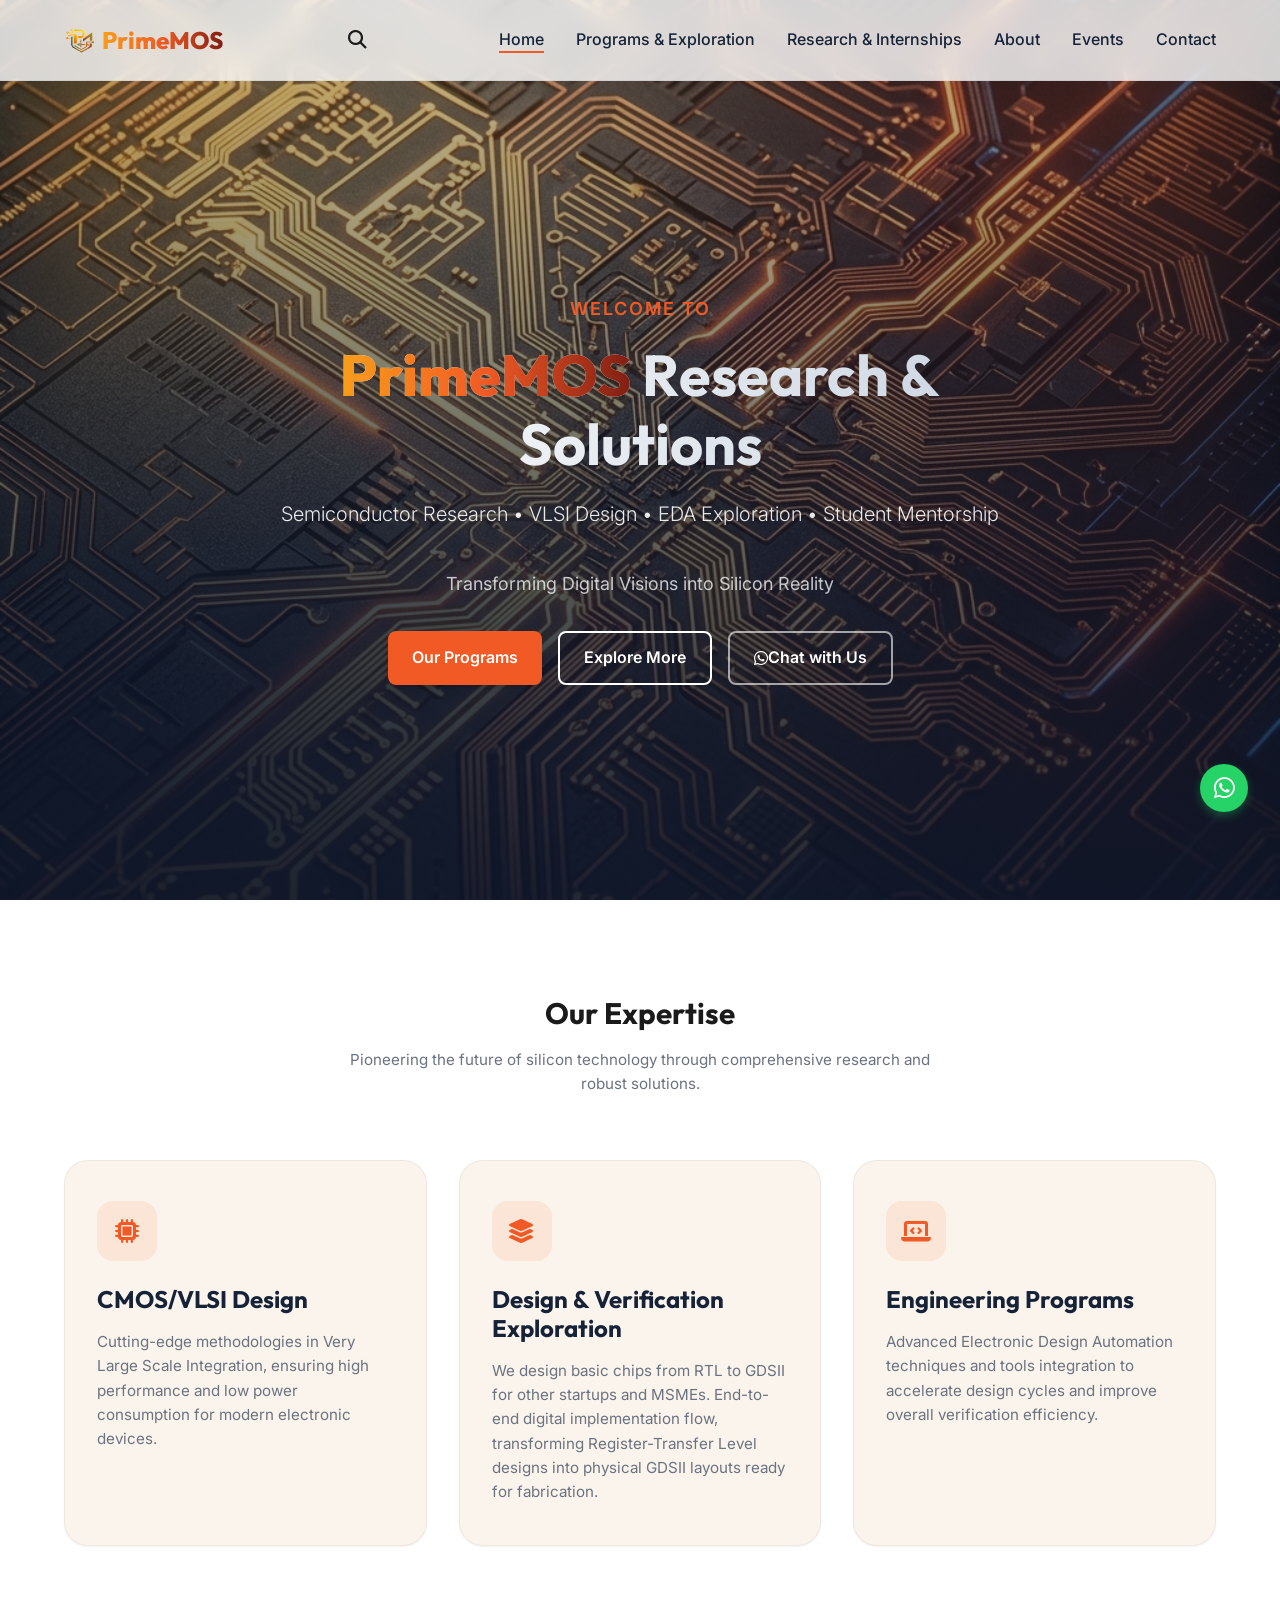
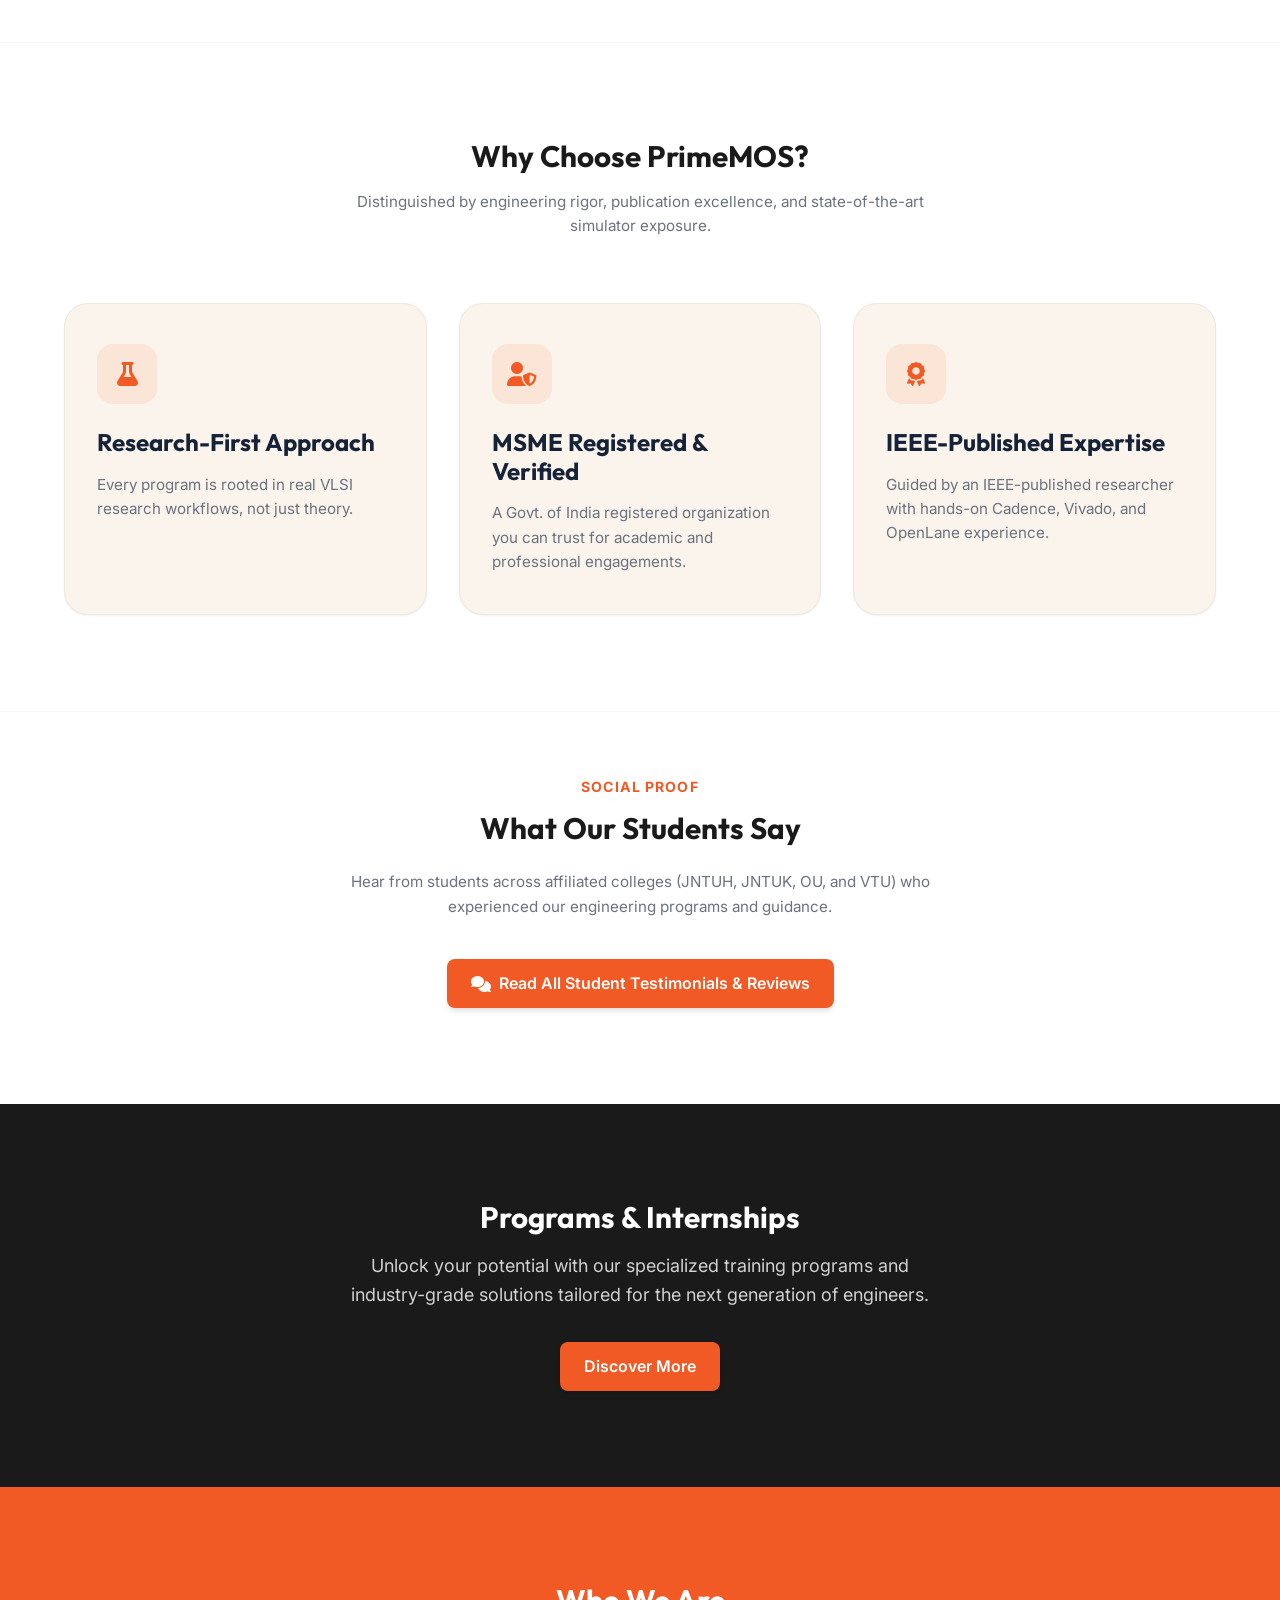
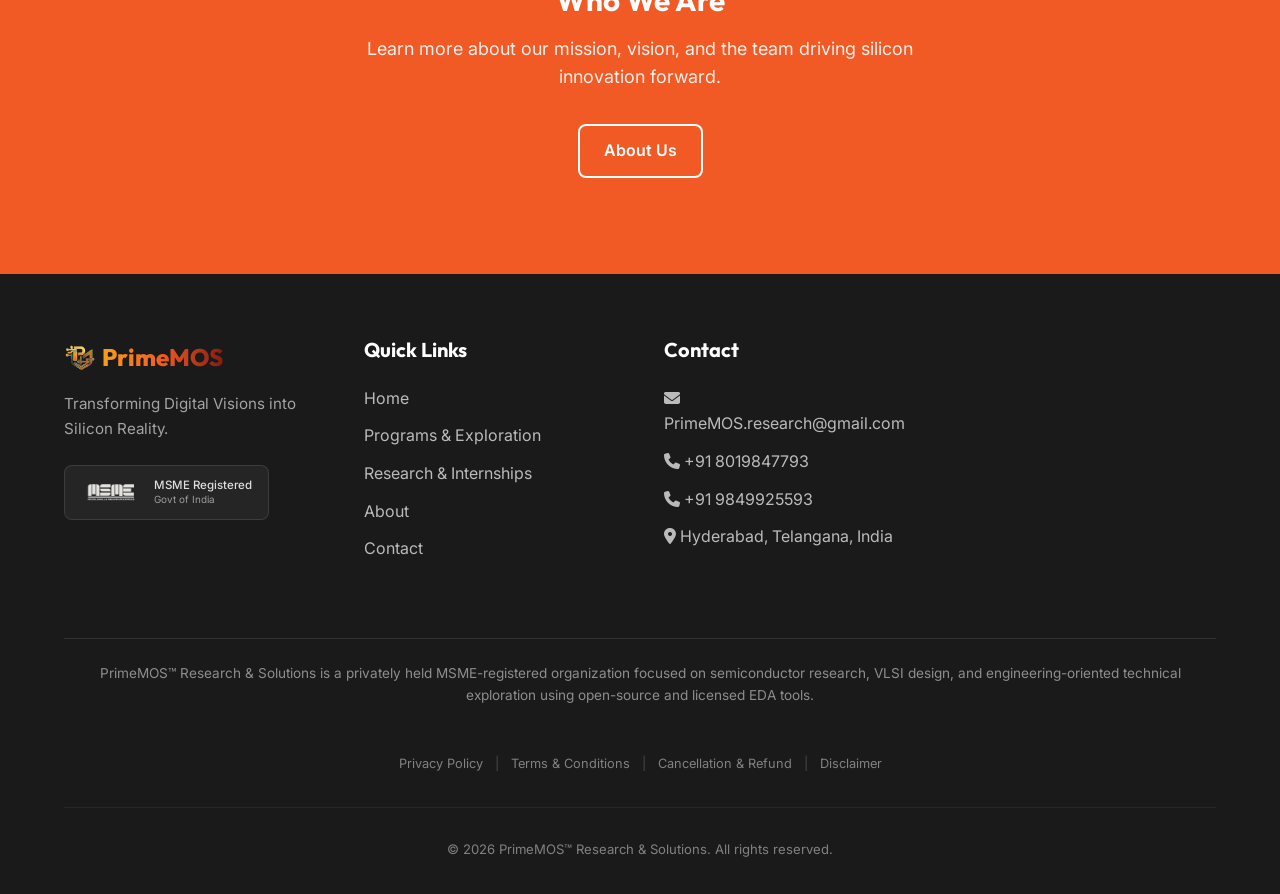
==== commit c19979cd: "Update website styling, testimonials, and events" ====
--- a/index.html
+++ b/index.html
@@ -1,4 +1,4 @@
-<!DOCTYPE html>
+﻿<!DOCTYPE html>
 <html lang="en">
 <head>
     <meta charset="UTF-8">
@@ -14,3 +14,4 @@
     <p>Redirecting to homepage... If you are not redirected automatically, please click <a href="./home/">here</a>.</p>
 </body>
 </html>
+
